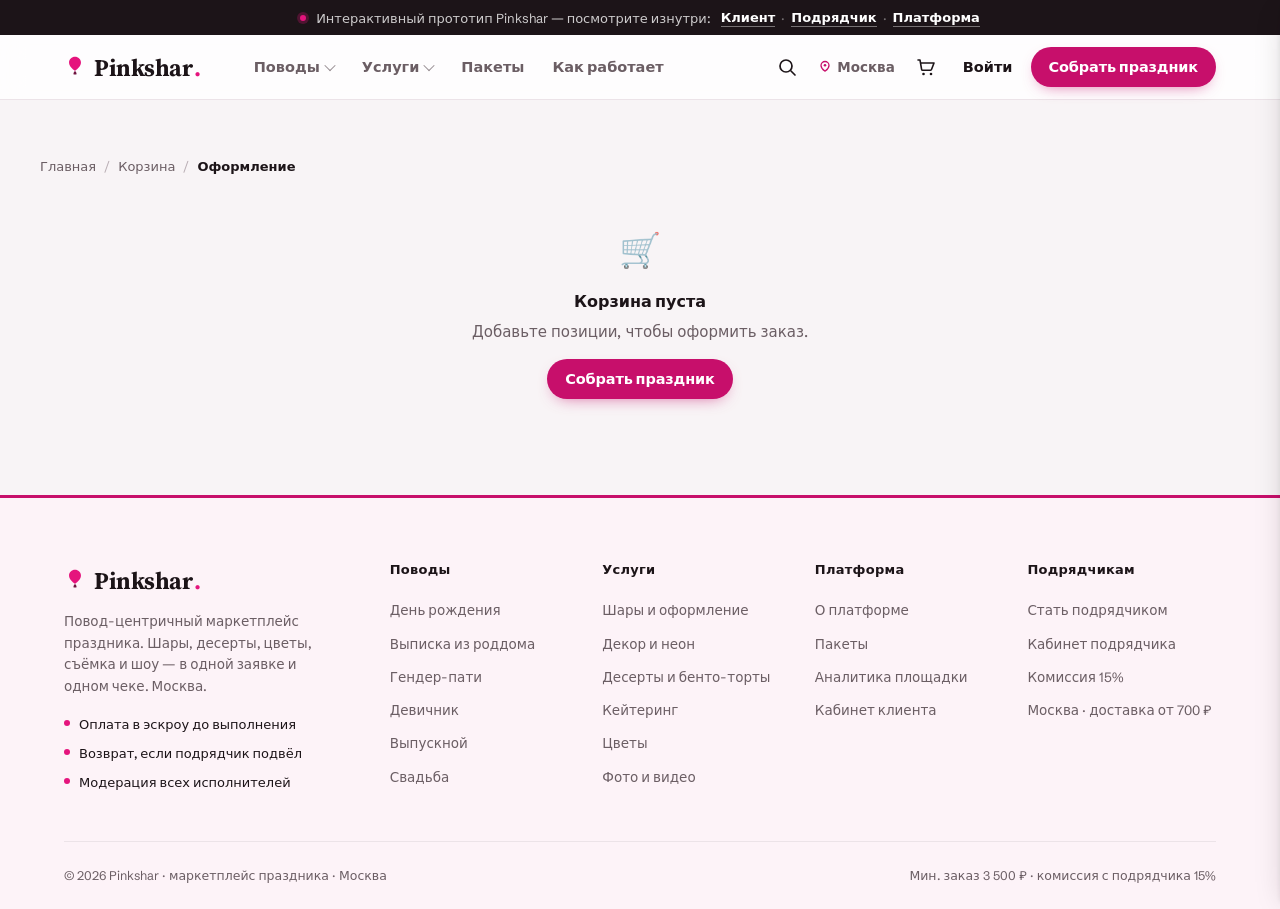
==== checkout.html @ c3ce53cf "Pinkshar — кликабельный прототип маркетплейса праздника (P0+P1: каталог, карточка товара, корзина, ч" ====
<!DOCTYPE html>
<html lang="ru">
<head>
  <meta charset="utf-8">
  <meta name="viewport" content="width=device-width, initial-scale=1">
  <title>Оформление заказа — Pinkshar</title>
  <meta name="description" content="Оформление заказа Pinkshar: контакт, адрес, дата и слот, открытка, оплата СБП или картой. Деньги замораживаются в эскроу до выполнения.">
  <link rel="preconnect" href="https://fonts.googleapis.com">
  <link rel="preconnect" href="https://fonts.gstatic.com" crossorigin>
  <link rel="stylesheet" href="assets/app.css?v=8">
</head>
<body>
  <div data-mkt-header></div>

  <main id="view">
    <!-- Чекаут: форма + сводка + экран подтверждения (.order-done). renderPage. -->
    <div class="wrap page" data-checkout-root></div>
  </main>

  <footer data-mkt-footer></footer>

  <script src="assets/data.js?v=8"></script>
  <script src="assets/shell.js?v=8"></script>
  <script>
  /* ============================================================
     ЧЕКАУТ — контакт+адрес/район+точка(плейсхолдер карты), дата+слот,
     открытка, СБП/карта → эскроу → экран .order-done с номером заказа
     и ссылкой в кабинет клиента. Без попапов; финал — inline-замена view.
     ============================================================ */
  window.renderPage = function () {
    var S = window.SHELL, P = window.PINK;
    var root = document.querySelector('[data-checkout-root]');
    if (!root || !S) return;

    var DELIVERY = 700;
    var escrowIcon = '<svg width="18" height="18" viewBox="0 0 18 18" fill="none" aria-hidden="true">' +
      '<path d="M9 1.5l6 2.2v4.1c0 3.7-2.5 6.4-6 7.7-3.5-1.3-6-4-6-7.7V3.7L9 1.5Z" stroke="currentColor" stroke-width="1.4"/>' +
      '<path d="M6.2 9l1.9 1.9L12 6.9" stroke="currentColor" stroke-width="1.4" stroke-linecap="round" stroke-linejoin="round"/></svg>';

    var items = S.cartItems().filter(function (it) { return it.product; });
    if (!items.length) {
      root.innerHTML =
        S.crumbs([{ label: 'Главная', href: 'index.html' }, { label: 'Корзина', href: 'korzina.html' }, { label: 'Оформление' }]) +
        '<div class="empty"><div class="empty__icon">🛒</div><div class="empty__title">Корзина пуста</div>' +
        '<p>Добавьте позиции, чтобы оформить заказ.</p>' +
        '<div style="margin-top:16px"><a class="btn btn--primary" href="pakety.html">Собрать праздник</a></div></div>';
      return;
    }

    var goods = S.cartTotal(), total = goods + DELIVERY;
    var SLOTS = ['09:00–11:00', '11:00–13:00', '13:00–15:00', '15:00–17:00', '17:00–19:00', '19:00–21:00'];

    // эмодзи категории товара (для фолбэка фото в сводке) — как в tovar.html
    var SVC = P.serviceCatalog || [];
    function svcEmoji(slug) {
      var s = SVC.find(function (x) { return x.slug === slug || x.id === slug; });
      return (s && s.emoji) || '🎈';
    }
    // число подрядчиков в чеке — для плашки «мультивендор»
    var vendorIds = {};
    items.forEach(function (it) { if (it.contractor) vendorIds[it.contractor.id] = 1; });
    var vendorCount = Object.keys(vendorIds).length;

    var crumbs = S.crumbs([
      { label: 'Главная', href: 'index.html' },
      { label: 'Корзина', href: 'korzina.html' },
      { label: 'Оформление' }
    ]);

    function field(label, inputHTML) {
      return '<div class="field"><label>' + S.esc(label) + '</label>' + inputHTML + '</div>';
    }

    var form =
      '<form class="checkout__form" data-checkout-form novalidate>' +
        // 1. контакт
        '<div class="checkout-block">' +
          '<div class="checkout-block__title"><span class="checkout-block__step">1</span>Контакт</div>' +
          '<div class="checkout-grid">' +
            field('Имя', '<input class="input" type="text" placeholder="Как к вам обращаться" required>') +
            field('Телефон', '<input class="input" type="tel" inputmode="tel" placeholder="+7 ___ ___-__-__" required>') +
          '</div>' +
        '</div>' +
        // 2. адрес
        '<div class="checkout-block">' +
          '<div class="checkout-block__title"><span class="checkout-block__step">2</span>Адрес и точка</div>' +
          '<div class="checkout-grid">' +
            field('Район', '<select class="select"><option>ЦАО</option><option>САО</option><option>СВАО</option><option>ВАО</option><option>ЮВАО</option><option>ЮАО</option><option>ЮЗАО</option><option>ЗАО</option><option>СЗАО</option></select>') +
            field('Адрес', '<input class="input" type="text" placeholder="Улица, дом, кв." required>') +
          '</div>' +
          '<div class="checkout-map">Поставьте точку на карте · плейсхолдер карты Москвы (демо)</div>' +
        '</div>' +
        // 3. дата + слот
        '<div class="checkout-block">' +
          '<div class="checkout-block__title"><span class="checkout-block__step">3</span>Дата и время</div>' +
          '<div class="checkout-grid">' +
            field('Дата праздника', '<input class="input" type="date" min="2026-06-23" value="2026-06-28">') +
            '<div></div>' +
          '</div>' +
          '<div class="field" style="margin-bottom:0"><label>Слот доставки</label>' +
            '<div class="slots" data-slots>' + SLOTS.map(function (s, i) {
              return '<button type="button" class="slot' + (i === 1 ? ' active' : '') + '" data-slot="' + S.esc(s) + '">' + S.esc(s) + '</button>';
            }).join('') + '</div></div>' +
        '</div>' +
        // 4. открытка
        '<div class="checkout-block">' +
          '<div class="checkout-block__title"><span class="checkout-block__step">4</span>Открытка</div>' +
          field('Текст поздравления (необязательно)', '<textarea class="textarea" rows="3" placeholder="Например: «С праздником! Пусть всё будет розово 🩷»"></textarea>') +
        '</div>' +
        // 5. оплата
        '<div class="checkout-block">' +
          '<div class="checkout-block__title"><span class="checkout-block__step">5</span>Оплата</div>' +
          '<div class="pay-methods" data-pay>' +
            '<label class="pay-method active" data-method="sbp"><span class="pay-method__radio"></span>' +
              '<span><span class="pay-method__name">СБП</span><span class="pay-method__sub" style="display:block">Оплата по QR · мгновенно</span></span></label>' +
            '<label class="pay-method" data-method="card"><span class="pay-method__radio"></span>' +
              '<span><span class="pay-method__name">Банковская карта</span><span class="pay-method__sub" style="display:block">Visa · Mastercard · МИР</span></span></label>' +
          '</div>' +
        '</div>' +
      '</form>';

    // строка-позиция в сводке: мини-карточка в стиле tovar.html —
    // фото с фолбэком + название (ссылка на tovar.html) + подрядчик + цена.
    function summaryLine(it) {
      var emoji = svcEmoji(it.product.categorySlug);
      var photo = (it.product.photos && it.product.photos[0]) || '';
      var href = S.tovarHref(it.product.id);
      var sub = (it.contractor ? S.esc(it.contractor.name) : 'Pinkshar') +
        (it.qty > 1 ? ' · ' + it.qty + ' шт' : '');
      return '<div class="cart-line" style="padding:10px 0">' +
        '<a class="cart-line__media' + (photo ? '' : ' cart-line__media--fallback') + '" ' +
          'href="' + href + '" data-emoji="' + S.esc(emoji) + '" style="width:54px;height:54px" aria-label="' + S.esc(it.product.name) + '">' +
          '<img src="' + S.esc(photo) + '" alt="' + S.esc(it.product.name) + '" loading="lazy" ' +
            "onerror=\"this.closest('.cart-line__media').classList.add('cart-line__media--fallback')\">" +
        '</a>' +
        '<div class="cart-line__body">' +
          '<div class="cart-line__name"><a href="' + href + '">' + S.esc(it.product.name) + '</a></div>' +
          '<div class="cart-line__unit">' + sub + '</div>' +
        '</div>' +
        '<div class="cart-line__price" style="align-self:center">' + S.money(it.lineTotal) + '</div>' +
      '</div>';
    }

    var vendorNote = vendorCount > 1 ?
      '<div class="checkout-summary__line" style="color:var(--muted);font-size:12.5px;border:0;padding-top:0">' +
        'Позиции от ' + vendorCount + ' подрядчиков · один чек, одна доставка</div>' : '';

    var summary =
      '<aside class="checkout-summary">' +
        '<div class="cart-summary__title">Ваш заказ</div>' +
        vendorNote +
        '<div style="margin:4px 0 10px">' + items.map(summaryLine).join('') + '</div>' +
        '<div class="checkout-summary__line" style="padding-top:10px;border-top:1px solid var(--line)"><span>Товары и услуги</span><span class="v">' + S.money(goods) + '</span></div>' +
        '<div class="checkout-summary__line"><span>Доставка и монтаж</span><span class="v">' + S.money(DELIVERY) + '</span></div>' +
        '<div class="cart-summary__total"><span class="l">К оплате</span><span class="v">' + S.money(total) + '</span></div>' +
        '<button class="btn btn--primary btn--lg btn--block" data-pay-btn style="margin-top:8px">Оплатить через эскроу · ' + S.money(total) + '</button>' +
        '<div class="cart-escrow">' + escrowIcon +
          '<span>Деньги замораживаются в эскроу и переводятся подрядчикам только после выполнения.</span></div>' +
        '<a class="btn btn--ghost btn--block" href="korzina.html" style="margin-top:8px">← Вернуться в корзину</a>' +
      '</aside>';

    root.innerHTML = crumbs +
      '<h1 class="serif" style="font-size:30px;margin:8px 0 20px">Оформление заказа</h1>' +
      '<div class="checkout">' + form + summary + '</div>';

    /* слоты */
    root.addEventListener('click', function (e) {
      var slot = e.target.closest('[data-slot]');
      if (slot) { root.querySelectorAll('[data-slot]').forEach(function (s) { s.classList.toggle('active', s === slot); }); return; }
      var pm = e.target.closest('[data-method]');
      if (pm) { root.querySelectorAll('[data-method]').forEach(function (m) { m.classList.toggle('active', m === pm); }); return; }
    });

    /* оплатить → экран подтверждения (.order-done) */
    var payBtn = root.querySelector('[data-pay-btn]');
    if (payBtn) payBtn.addEventListener('click', function () {
      var orderNum = 'PS-' + (2623 + Math.floor(Math.random() * 70));
      S.cartClear();
      root.innerHTML =
        '<div class="order-done">' +
          '<div class="order-done__icon"><svg width="34" height="34" viewBox="0 0 24 24" fill="none"><path d="M5 12.5l4.5 4.5L19 7" stroke="currentColor" stroke-width="2.2" stroke-linecap="round" stroke-linejoin="round"/></svg></div>' +
          '<div class="order-done__title">Заказ оформлен</div>' +
          '<div class="order-done__num">№ ' + orderNum + '</div>' +
          '<p class="order-done__text">Оплата ' + S.money(total) + ' заморожена в эскроу' +
            (vendorCount > 1 ? ' и распределена между ' + vendorCount + ' подрядчиками' : '') +
            '. Деньги уйдут исполнителям только после выполнения. Мы отправили детали и открытку — следите за статусом в кабинете клиента.</p>' +
          '<div class="order-done__cta">' +
            '<a class="btn btn--primary btn--lg" href="client.html">В кабинет клиента</a>' +
            '<a class="btn btn--ghost btn--lg" href="index.html">На главную</a>' +
          '</div>' +
        '</div>';
      window.scrollTo({ top: 0, behavior: 'smooth' });
    });
  };
  </script>
</body>
</html>
---- assets/app.css ----
/* ============================================================
   PINKSHAR — маркетплейс праздника
   app.css — единый источник стилей (дизайн-система + компоненты)
   Страницы добавляют только минимальный page-scoped CSS.
   ============================================================ */

@import url('https://fonts.googleapis.com/css2?family=Schibsted+Grotesk:wght@400;500;600;700;800&family=Source+Serif+4:opsz,wght@8..60,400;8..60,500;8..60,600;8..60,700&family=IBM+Plex+Mono:wght@400;500;600&display=swap');

/* ---------- TOKENS ---------- */
:root{
  /* палитра */
  --pink:#E5147D; --pink-strong:#C70F6B; --pink-soft:#FCE9F3; --pink-ghost:#FDF3F8;
  --plum:#6E1540; --gold:#C8923A;
  --ink:#1C1418; --muted:#6B5E64;
  --bg:#F8F4F6; --card:#FFFFFF; --line:#ECE3E8; --paper-edge:#EBE2E7;
  --good:#1AA06A; --good-soft:#E6F6EF;
  --bad:#E14B4B;  --bad-soft:#FBEAEA;
  --amber:#C8801E; --amber-soft:#FBF1DE;

  /* текстовые токены статусов — затемнены до WCAG AA (≥4.5:1) на своих soft-фонах.
     Заливки (--good/--amber/--gold) остаются яркими для прогресс-баров, точек, графиков. */
  --good-text:#147E52;   /* ~4.5:1 на --good-soft, ~5.1:1 на белом */
  --amber-text:#9A5E0E;  /* ~4.7:1 на --amber-soft */
  --gold-text:#8A5E1C;   /* ~5.1:1 на --amber-soft (фон gold-бейджа) */
  --bad-text:#BE2E2E;    /* ~5.0:1 на --bad-soft, ~5.8:1 на белом (заливка --bad остаётся яркой) */

  /* нетекстовый светлый декор (НЕ для текста) */
  --faint:#B9AEB4;
  /* плейсхолдеры инпутов — ≥3:1 на белом (--faint оставлен для иконок/точек таймлайна) */
  --placeholder:#8C7F85;

  /* радиусы */
  --r-sm:8px; --r-md:12px; --r-lg:18px; --r-pill:999px;

  /* тени */
  --sh-card:0 1px 2px rgba(27,19,24,.05),0 10px 26px -14px rgba(27,19,24,.14);
  --sh-pop:0 8px 30px -8px rgba(27,19,24,.22),0 2px 6px rgba(27,19,24,.08);

  /* spacing scale */
  --s-1:4px; --s-2:8px; --s-3:12px; --s-4:16px; --s-5:24px; --s-6:32px; --s-7:48px; --s-8:64px;

  /* шрифты */
  --font-ui:"Schibsted Grotesk",system-ui,sans-serif;
  --font-display:"Source Serif 4",Georgia,serif;
  --font-mono:"IBM Plex Mono",ui-monospace,monospace;

  /* layout */
  --topbar-h:60px;
  --maxw:1200px;
}

/* ---------- RESET / BASE ---------- */
*,*::before,*::after{box-sizing:border-box}
html{-webkit-text-size-adjust:100%}
body{
  margin:0;
  font-family:var(--font-ui);
  font-size:15px;
  line-height:1.55;
  color:var(--ink);
  background:var(--bg);
  -webkit-font-smoothing:antialiased;
  text-rendering:optimizeLegibility;
}
h1,h2,h3,h4,h5{margin:0;font-weight:700;line-height:1.18;letter-spacing:-.01em}
h1{font-size:30px} h2{font-size:22px} h3{font-size:17px} h4{font-size:15px}
p{margin:0 0 var(--s-3)}
a{color:inherit;text-decoration:none}
img{max-width:100%;display:block}
button{font-family:inherit;font-size:inherit;cursor:pointer;border:0;background:none;color:inherit}
input,select,textarea{font-family:inherit;font-size:inherit;color:inherit}
ul{margin:0;padding:0;list-style:none}
:focus-visible{outline:2px solid var(--pink);outline-offset:2px;border-radius:4px}
::selection{background:var(--pink-soft);color:var(--plum)}

.serif{font-family:var(--font-display)}
.mono{font-family:var(--font-mono);font-variant-numeric:tabular-nums}
.muted{color:var(--muted)}
.measure{max-width:72ch} /* длина строки <=80 символов */

/* ---------- LAYOUT HELPERS ---------- */
.wrap{max-width:var(--maxw);margin:0 auto;padding:0 var(--s-5)}
.page{padding:var(--s-6) 0 var(--s-7)}
.row{display:flex;align-items:center}
.row.gap{gap:var(--s-3)}
.between{display:flex;align-items:center;justify-content:space-between;gap:var(--s-4)}
.stack{display:flex;flex-direction:column}
.grid{display:grid;gap:var(--s-4)}
.hide{display:none!important}
.spacer{flex:1}

/* ============================================================
   TOPBAR + ROLE SWITCHER
   ============================================================ */
.topbar{
  position:sticky;top:0;z-index:40;
  height:var(--topbar-h);
  background:rgba(248,244,246,.86);
  backdrop-filter:saturate(1.4) blur(10px);
  border-bottom:1px solid var(--line);
}
.topbar__inner{max-width:var(--maxw);margin:0 auto;padding:0 var(--s-5);height:100%;
  display:flex;align-items:center;gap:var(--s-5)}
.logo{display:inline-flex;align-items:baseline;gap:2px;font-family:var(--font-display);
  font-weight:700;font-size:23px;letter-spacing:-.02em;color:var(--ink)}
.logo .dot{color:var(--pink)}
.logo__mark{width:22px;height:22px;margin-right:6px;display:inline-block;vertical-align:-3px}

.role-switcher{display:flex;gap:2px;background:var(--pink-ghost);
  border:1px solid var(--line);border-radius:var(--r-pill);padding:3px}
.role-switcher a{
  padding:6px 14px;border-radius:var(--r-pill);font-size:13.5px;font-weight:600;
  color:var(--muted);transition:color .15s ease;white-space:nowrap}
.role-switcher a:hover{color:var(--ink)}
.role-switcher a.active{background:var(--card);color:var(--plum);box-shadow:var(--sh-card)}

.topbar__end{margin-left:auto;display:flex;align-items:center;gap:var(--s-3)}

/* ============================================================
   BUTTONS
   ============================================================ */
.btn{
  display:inline-flex;align-items:center;justify-content:center;gap:8px;
  height:40px;padding:0 18px;border-radius:var(--r-pill);
  font-weight:600;font-size:14.5px;letter-spacing:-.01em;
  transition:transform .12s ease,box-shadow .15s ease,background .15s ease;
  white-space:nowrap}
.btn:active{transform:translateY(1px)}
.btn--primary{background:var(--pink-strong);color:#fff;box-shadow:0 6px 16px -8px rgba(199,15,107,.7)}
.btn--primary:hover{background:#a50b5b}
.btn--soft{background:var(--pink-soft);color:var(--plum)}
.btn--soft:hover{background:#f9dcec}
.btn--ghost{background:transparent;color:var(--ink);border:1px solid var(--line)}
.btn--ghost:hover{background:var(--card);border-color:var(--paper-edge)}
.btn--sm{height:32px;padding:0 13px;font-size:13px}
.btn--lg{height:48px;padding:0 26px;font-size:16px}
.btn--block{width:100%}
.btn--danger{background:var(--bad-soft);color:var(--bad-text)}
.btn--danger:hover{background:#f7dada}

/* ============================================================
   CARD (плоская, без карточки-в-карточке)
   ============================================================ */
.card{
  background:var(--card);
  border:1px solid var(--line);
  border-radius:var(--r-lg);
  box-shadow:var(--sh-card);
  padding:var(--s-5)}
.card--flush{padding:0;overflow:hidden}
.card--tight{padding:var(--s-4)}
.card__head{display:flex;align-items:center;justify-content:space-between;gap:var(--s-3);
  margin-bottom:var(--s-4)}
.card__title{font-size:15px;font-weight:700}
/* секции внутри карточки — разделяем линиями, НЕ вложенными карточками */
.divide > * + *{border-top:1px solid var(--line);padding-top:var(--s-4);margin-top:var(--s-4)}

/* ============================================================
   STAT / KPI
   ============================================================ */
.stat{display:flex;flex-direction:column;gap:6px}
.stat__label{font-size:12.5px;color:var(--muted);font-weight:600;letter-spacing:.01em}
.stat__value{font-family:var(--font-mono);font-weight:600;font-size:27px;
  line-height:1;letter-spacing:-.02em;color:var(--ink);font-variant-numeric:tabular-nums}
.stat__delta{display:inline-flex;align-items:center;gap:4px;font-size:12.5px;font-weight:600}
.stat__delta.up{color:var(--good-text)} .stat__delta.down{color:var(--bad-text)}
.stat__sub{font-size:12.5px;color:var(--muted)}
.stat-grid{display:grid;grid-template-columns:repeat(auto-fit,minmax(180px,1fr));gap:var(--s-4)}

/* ============================================================
   TABS / SEGMENTED
   ============================================================ */
.tabs{display:flex;gap:var(--s-1);border-bottom:1px solid var(--line)}
.tabs button{padding:10px 4px;margin-right:18px;font-weight:600;font-size:14px;
  color:var(--muted);border-bottom:2px solid transparent;margin-bottom:-1px;
  transition:color .15s ease}
.tabs button:hover{color:var(--ink)}
.tabs button.active{color:var(--plum);border-bottom-color:var(--pink)}

.segmented{display:inline-flex;background:var(--pink-ghost);border:1px solid var(--line);
  border-radius:var(--r-pill);padding:3px;gap:2px}
.segmented button{padding:6px 14px;border-radius:var(--r-pill);font-size:13px;font-weight:600;
  color:var(--muted)}
.segmented button.active{background:var(--card);color:var(--plum);box-shadow:var(--sh-card)}

/* ============================================================
   BADGES (статусы заказа через semantic-цвета)
   ============================================================ */
.badge{display:inline-flex;align-items:center;gap:6px;height:24px;padding:0 10px;
  border-radius:var(--r-pill);font-size:12px;font-weight:600;line-height:1;white-space:nowrap}
.badge::before{content:"";width:6px;height:6px;border-radius:50%;background:currentColor;opacity:.9}
.badge--new{background:var(--pink-soft);color:var(--pink-strong)}
.badge--confirmed{background:var(--amber-soft);color:var(--amber-text)}
.badge--paid{background:var(--good-soft);color:var(--good-text)}
.badge--inwork{background:#EAEFFB;color:#3B62C4}
.badge--done{background:var(--good-soft);color:var(--good-text)}
.badge--rejected{background:var(--bad-soft);color:var(--bad-text)}
.badge--neutral{background:var(--bg);color:var(--muted)}
.badge--gold{background:var(--amber-soft);color:var(--gold-text)}
.badge--ghost{background:transparent;color:var(--muted);border:1px solid var(--line)}
.badge--ghost::before{display:none}

/* «ядро / агрегат» метка для услуги */
.tag-core{background:var(--plum);color:#fff;padding:2px 8px;border-radius:var(--r-pill);
  font-size:11px;font-weight:700;letter-spacing:.02em}
.tag-agg{background:var(--bg);color:var(--muted);padding:2px 8px;border-radius:var(--r-pill);
  font-size:11px;font-weight:600;border:1px solid var(--line)}

/* ============================================================
   TABLE (данные)
   ============================================================ */
.table{width:100%;border-collapse:collapse;font-size:14px}
.table th{text-align:left;font-size:12px;font-weight:600;color:var(--muted);
  text-transform:none;padding:10px 14px;border-bottom:1px solid var(--line);white-space:nowrap}
.table td{padding:13px 14px;border-bottom:1px solid var(--line);vertical-align:middle}
.table tbody tr{transition:background .12s ease}
.table tbody tr:hover{background:var(--pink-ghost)}
.table tbody tr:last-child td{border-bottom:0}
.table .num{font-family:var(--font-mono);text-align:right;font-variant-numeric:tabular-nums;
  white-space:nowrap}
.table th.num{text-align:right}
.table .clickable{cursor:pointer}
.table-wrap{overflow-x:auto;border-radius:var(--r-lg)}

/* ============================================================
   FORMS / INPUTS
   ============================================================ */
.field{display:flex;flex-direction:column;gap:6px;margin-bottom:var(--s-4)}
.field label{font-size:13px;font-weight:600;color:var(--ink)}
.field .hint{font-size:12px;color:var(--muted)}
.input,.select,.textarea{
  width:100%;height:42px;padding:0 13px;background:var(--card);
  border:1px solid var(--line);border-radius:var(--r-md);
  transition:border-color .15s ease,box-shadow .15s ease}
.textarea{height:auto;padding:11px 13px;min-height:90px;resize:vertical;line-height:1.5}
.input::placeholder,.textarea::placeholder{color:var(--placeholder)}
.input:focus,.select:focus,.textarea:focus{
  outline:none;border-color:var(--pink);box-shadow:0 0 0 3px var(--pink-soft)}
.select{appearance:none;
  background-image:url("data:image/svg+xml,%3Csvg xmlns='http://www.w3.org/2000/svg' width='12' height='8' viewBox='0 0 12 8'%3E%3Cpath d='M1 1l5 5 5-5' stroke='%236B5E64' stroke-width='1.6' fill='none' stroke-linecap='round'/%3E%3C/svg%3E");
  background-repeat:no-repeat;background-position:right 13px center;padding-right:34px}

.search{position:relative}
.search .input{padding-left:38px}
.search svg{position:absolute;left:12px;top:50%;transform:translateY(-50%);color:var(--faint)}

/* ============================================================
   PILL FILTERS
   ============================================================ */
.pills{display:flex;flex-wrap:wrap;gap:var(--s-2)}
.pill{height:34px;padding:0 15px;border-radius:var(--r-pill);background:var(--card);
  border:1px solid var(--line);font-size:13.5px;font-weight:600;color:var(--muted);
  display:inline-flex;align-items:center;gap:7px;transition:all .15s ease}
.pill:hover{border-color:var(--paper-edge);color:var(--ink)}
.pill.active{background:var(--pink-strong);border-color:var(--pink-strong);color:#fff}
.pill .emoji{font-size:15px;line-height:1}

/* ============================================================
   AVATAR
   ============================================================ */
.avatar{display:inline-flex;align-items:center;justify-content:center;
  width:38px;height:38px;border-radius:50%;background:var(--pink-soft);
  color:var(--pink-strong);font-weight:700;font-size:15px;flex:none}
.avatar--sm{width:30px;height:30px;font-size:12.5px}
.avatar--lg{width:52px;height:52px;font-size:19px}
.avatar--plum{background:var(--plum);color:#fff}
.avatar--platform{background:var(--ink);color:#fff}

/* ============================================================
   MODAL + DRAWER (анимируем только transform/opacity)
   ============================================================ */
.scrim{position:fixed;inset:0;background:rgba(27,19,24,.42);opacity:0;visibility:hidden;
  transition:opacity .2s ease,visibility .2s ease;z-index:60}
.scrim.open{opacity:1;visibility:visible}

.modal{position:fixed;left:50%;top:50%;z-index:61;width:min(560px,calc(100vw - 32px));
  max-height:calc(100vh - 64px);overflow:auto;background:var(--card);
  border:1px solid var(--line);border-radius:var(--r-lg);box-shadow:var(--sh-pop);
  transform:translate(-50%,-46%);opacity:0;visibility:hidden;
  transition:opacity .2s ease,transform .2s ease,visibility .2s ease}
.modal.open{opacity:1;visibility:visible;transform:translate(-50%,-50%)}

.drawer{position:fixed;top:0;right:0;bottom:0;z-index:61;
  width:min(480px,100vw);background:var(--card);border-left:1px solid var(--line);
  box-shadow:var(--sh-pop);overflow:auto;
  transform:translateX(100%);transition:transform .25s cubic-bezier(.32,.72,0,1)}
.drawer.open{transform:translateX(0)}
.drawer__head,.modal__head{position:sticky;top:0;background:var(--card);z-index:1;
  display:flex;align-items:center;justify-content:space-between;gap:var(--s-3);
  padding:var(--s-5);border-bottom:1px solid var(--line)}
.drawer__body,.modal__body{padding:var(--s-5)}
.icon-btn{width:34px;height:34px;border-radius:var(--r-pill);display:inline-flex;
  align-items:center;justify-content:center;color:var(--muted);transition:background .15s ease}
.icon-btn:hover{background:var(--bg);color:var(--ink)}

/* ============================================================
   TIMELINE (статус заказа)
   ============================================================ */
.timeline{position:relative;padding-left:26px}
.timeline__item{position:relative;padding-bottom:var(--s-4)}
.timeline__item:last-child{padding-bottom:0}
.timeline__item::before{content:"";position:absolute;left:-19px;top:3px;
  width:11px;height:11px;border-radius:50%;background:var(--card);
  border:2px solid var(--faint);z-index:1}
.timeline__item::after{content:"";position:absolute;left:-14px;top:14px;bottom:-3px;
  width:2px;background:var(--line)}
.timeline__item:last-child::after{display:none}
.timeline__item.done::before{background:var(--good);border-color:var(--good)}
.timeline__item.current::before{background:var(--pink);border-color:var(--pink);
  box-shadow:0 0 0 4px var(--pink-soft)}
.timeline__t{font-weight:600;font-size:14px}
.timeline__time{font-family:var(--font-mono);font-size:12px;color:var(--muted)}

/* ============================================================
   CHAT BUBBLES
   ============================================================ */
.chat{display:flex;flex-direction:column;gap:var(--s-3)}
.bubble{max-width:78%;padding:10px 14px;border-radius:16px;font-size:14px;line-height:1.45;
  box-shadow:var(--sh-card)}
.bubble__meta{font-size:11px;color:var(--muted);margin-top:5px;font-family:var(--font-mono)}
.bubble--in{align-self:flex-start;background:var(--card);border:1px solid var(--line);
  border-bottom-left-radius:5px}
.bubble--out{align-self:flex-end;background:var(--pink-strong);color:#fff;border-bottom-right-radius:5px}
.bubble--out .bubble__meta{color:rgba(255,255,255,.8)}
.bubble--platform{align-self:center;max-width:90%;background:var(--pink-ghost);
  border:1px dashed var(--paper-edge);color:var(--plum);font-size:13px;text-align:center;
  box-shadow:none;border-radius:var(--r-md)}
.bubble__attach{display:flex;align-items:center;gap:8px;margin-top:7px;padding:8px 10px;
  border-radius:var(--r-sm);background:rgba(27,19,24,.05);font-size:12.5px;font-weight:600}
.bubble--out .bubble__attach{background:rgba(255,255,255,.18)}
.chat-input{display:flex;gap:var(--s-2);padding:var(--s-4);border-top:1px solid var(--line)}

/* ============================================================
   EMPTY STATE
   ============================================================ */
.empty{text-align:center;padding:var(--s-7) var(--s-5);color:var(--muted)}
.empty__icon{font-size:34px;margin-bottom:var(--s-3);opacity:.75}
.empty__title{font-weight:700;color:var(--ink);font-size:16px;margin-bottom:6px}
.empty p{max-width:42ch;margin:0 auto}

/* ============================================================
   MISC PRIMITIVES
   ============================================================ */
.rating{display:inline-flex;align-items:center;gap:5px;font-weight:700}
.rating .star{color:var(--gold)}
.rating .count{color:var(--muted);font-weight:500;font-size:13px}
.divider{height:1px;background:var(--line);border:0;margin:var(--s-5) 0}
.kicker{font-family:var(--font-mono);font-size:12px;color:var(--pink-strong);
  font-weight:500;letter-spacing:.02em}
.price{font-family:var(--font-mono);font-weight:600;font-variant-numeric:tabular-nums}
.price--big{font-size:20px}
.trust{display:inline-flex;align-items:center;gap:8px;font-size:13px;color:var(--muted)}

/* media tile (фото-плейсхолдер услуги/повода — нетекстовый декор) */
.media{position:relative;border-radius:var(--r-md);overflow:hidden;
  background:linear-gradient(135deg,var(--pink-soft),var(--pink-ghost));aspect-ratio:4/3}
.media__emoji{position:absolute;inset:0;display:flex;align-items:center;justify-content:center;
  font-size:46px}
.media__price{position:absolute;left:10px;bottom:10px;background:rgba(255,255,255,.94);
  padding:4px 10px;border-radius:var(--r-pill);font-family:var(--font-mono);font-weight:600;
  font-size:13px;box-shadow:var(--sh-card)}

/* progress bar (нетекстовый) */
.bar{height:8px;border-radius:var(--r-pill);background:var(--line);overflow:hidden}
.bar__fill{height:100%;border-radius:var(--r-pill);background:var(--pink)}
.bar__fill--good{background:var(--good)} .bar__fill--gold{background:var(--gold)}

/* responsive */
@media (max-width:860px){
  h1{font-size:25px}
  .wrap{padding:0 var(--s-4)}
  .role-switcher a{padding:6px 10px;font-size:12.5px}
  .drawer{width:100vw}
}

/* ============================================================
   ████ MARKETING LAYER — .mkt-* ████
   Аддитивные компоненты публичной (маркетинговой) части.
   НЕ переопределяют ничего из кабинетов. Только новые классы.
   Анимируем ТОЛЬКО transform/opacity. Контраст ≥4.5:1.
   ============================================================ */

/* ---------- SCROLL REVEAL (transform/opacity) ---------- */
.mkt-reveal{opacity:0;transform:translateY(18px);
  transition:opacity .6s cubic-bezier(.22,.61,.36,1),transform .6s cubic-bezier(.22,.61,.36,1)}
.mkt-reveal.is-in{opacity:1;transform:none}
.mkt-reveal[data-d="1"]{transition-delay:.07s}
.mkt-reveal[data-d="2"]{transition-delay:.14s}
.mkt-reveal[data-d="3"]{transition-delay:.21s}
.mkt-reveal[data-d="4"]{transition-delay:.28s}
@media (prefers-reduced-motion:reduce){
  .mkt-reveal{opacity:1;transform:none;transition:none}
}

/* ---------- DEMO BAR ---------- */
.mkt-demobar{background:var(--ink);color:#fff;font-size:13px;line-height:1.4}
.mkt-demobar__inner{max-width:var(--maxw);margin:0 auto;padding:8px var(--s-5);
  display:flex;align-items:center;justify-content:center;gap:10px;flex-wrap:wrap;text-align:center}
.mkt-demobar__dot{width:6px;height:6px;border-radius:50%;background:var(--pink);flex:none;
  box-shadow:0 0 0 3px rgba(229,20,125,.25)}
.mkt-demobar__label{color:rgba(255,255,255,.78)}
.mkt-demobar__links{display:inline-flex;gap:6px;align-items:center;flex-wrap:wrap}
.mkt-demobar__links a{color:#fff;font-weight:600;border-bottom:1px solid rgba(255,255,255,.4)}
.mkt-demobar__links a:hover{border-bottom-color:#fff}
.mkt-demobar__sep{color:rgba(255,255,255,.4)}

/* ---------- HEADER + NAV ---------- */
/* обёртка не должна ограничивать sticky шапки своей высотой → display:contents,
   чтобы .mkt-header липла относительно body на всю страницу (а не отлипала сразу) */
[data-mkt-header]{display:contents}
.mkt-header{position:sticky;top:0;z-index:50;
  background:rgba(255,255,255,.82);backdrop-filter:saturate(1.4) blur(12px);
  border-bottom:1px solid var(--line)}
.mkt-header__inner{max-width:var(--maxw);margin:0 auto;padding:0 var(--s-5);height:64px;
  display:flex;align-items:center;gap:var(--s-5)}
.mkt-logo{display:inline-flex;align-items:baseline;gap:2px;font-family:var(--font-display);
  font-weight:700;font-size:24px;letter-spacing:-.02em;color:var(--ink);flex:none}
.mkt-logo .mkt-logo__mark{width:22px;height:22px;margin-right:6px;display:inline-block;vertical-align:-3px}
.mkt-logo .dot{color:var(--pink)}
.mkt-nav{display:flex;align-items:center;gap:2px;margin-left:var(--s-4)}
.mkt-nav a{padding:8px 13px;border-radius:var(--r-pill);font-size:14.5px;font-weight:600;
  color:var(--muted);transition:color .15s ease,background .15s ease;white-space:nowrap}
.mkt-nav a:hover{color:var(--ink);background:var(--pink-ghost)}
.mkt-nav a.is-active{color:var(--plum)}
.mkt-header__end{margin-left:auto;display:flex;align-items:center;gap:var(--s-3)}
.mkt-header__login{font-weight:600;font-size:14.5px;color:var(--ink);padding:8px 6px}
.mkt-header__login:hover{color:var(--pink-strong)}
.mkt-burger{display:none;width:42px;height:42px;border-radius:var(--r-md);
  align-items:center;justify-content:center;color:var(--ink)}
.mkt-burger:hover{background:var(--pink-ghost)}
.mkt-burger svg{display:block}
/* мобильная выезжающая панель меню */
.mkt-mobnav{position:fixed;inset:0 0 0 auto;width:min(340px,86vw);z-index:62;
  background:var(--card);box-shadow:var(--sh-pop);padding:var(--s-5);
  transform:translateX(100%);transition:transform .25s cubic-bezier(.32,.72,0,1);
  display:flex;flex-direction:column;gap:var(--s-2);overflow:auto}
.mkt-mobnav.open{transform:translateX(0)}
.mkt-mobnav__head{display:flex;align-items:center;justify-content:space-between;
  margin-bottom:var(--s-4)}
.mkt-mobnav a{padding:13px 14px;border-radius:var(--r-md);font-weight:600;font-size:16px;
  color:var(--ink)}
.mkt-mobnav a:hover{background:var(--pink-ghost)}
.mkt-mobnav__cta{margin-top:var(--s-4);display:flex;flex-direction:column;gap:var(--s-3)}

/* ---------- HERO (editorial) ---------- */
.mkt-hero{position:relative;overflow:hidden;
  background:
    radial-gradient(120% 130% at 90% -20%, var(--pink-soft) 0%, transparent 50%),
    linear-gradient(180deg, var(--pink-ghost) 0%, var(--bg) 100%);
  border-bottom:1px solid var(--line)}
.mkt-hero__inner{max-width:var(--maxw);margin:0 auto;padding:var(--s-7) var(--s-5);
  display:grid;grid-template-columns:1.12fr .88fr;gap:var(--s-7);align-items:center}
.mkt-hero__kicker{font-family:var(--font-mono);font-size:13px;color:var(--pink-strong);
  font-weight:500;letter-spacing:.02em;margin-bottom:var(--s-4)}
.mkt-hero__title{font-family:var(--font-display);font-weight:700;
  font-size:clamp(40px,6vw,68px);line-height:1.02;letter-spacing:-.025em;
  margin:0 0 var(--s-5)}
.mkt-hero__title em{font-style:italic;color:var(--pink-strong)}
.mkt-hero__lead{font-size:18px;line-height:1.55;color:var(--muted);max-width:54ch;
  margin:0 0 var(--s-6)}
.mkt-hero__cta{display:flex;gap:var(--s-3);flex-wrap:wrap;margin-bottom:var(--s-6)}
.mkt-hero__trust{display:flex;align-items:center;gap:var(--s-5);flex-wrap:wrap;
  font-size:14px;color:var(--muted)}
.mkt-hero__trust strong{font-family:var(--font-mono);font-size:19px;color:var(--plum);
  font-weight:600;margin-right:5px}
.mkt-hero__sep{width:1px;height:30px;background:var(--line)}
/* hero-коллаж из реальных фото */
.mkt-hero__collage{display:grid;grid-template-columns:1fr 1fr;grid-template-rows:auto auto;
  gap:var(--s-3)}
.mkt-hero__collage .mkt-photo{border-radius:var(--r-lg);box-shadow:var(--sh-card)}
.mkt-hero__collage .mkt-photo:nth-child(1){grid-row:span 2}
.mkt-hero__collage .mkt-photo:nth-child(1){aspect-ratio:3/4.2}
.mkt-hero__collage .mkt-photo:nth-child(2),
.mkt-hero__collage .mkt-photo:nth-child(3){aspect-ratio:1/1}

/* ---------- PHOTO + ONERROR FALLBACK ---------- */
.mkt-photo{position:relative;overflow:hidden;border-radius:var(--r-md);
  background:linear-gradient(135deg,var(--pink-soft),var(--pink-ghost));aspect-ratio:1/1}
.mkt-photo img{position:absolute;inset:0;width:100%;height:100%;object-fit:cover;
  transition:transform .5s cubic-bezier(.22,.61,.36,1)}
.mkt-photo--zoom:hover img{transform:scale(1.05)}
.mkt-photo__cap{position:absolute;left:0;right:0;bottom:0;z-index:2;
  padding:18px 14px 12px;font-size:13px;font-weight:600;color:#fff;
  background:linear-gradient(180deg,transparent,rgba(27,19,24,.62))}
/* фолбэк-плитка: показываем подпись повода на брендовом градиенте */
.mkt-photo--fallback{display:flex;align-items:flex-end;justify-content:flex-start;
  background:linear-gradient(135deg,var(--pink-soft) 0%,var(--pink-ghost) 100%)}
.mkt-photo--fallback::before{content:attr(data-emoji);position:absolute;top:50%;left:50%;
  transform:translate(-50%,-58%);font-size:44px;opacity:.7}
.mkt-photo--fallback img{display:none}
.mkt-photo--fallback .mkt-photo__cap{color:var(--plum);
  background:linear-gradient(180deg,transparent,rgba(252,233,243,.85))}

/* ---------- BAND (контентная полоса) ---------- */
.mkt-band{padding:40px 0}
.mkt-band--ghost{background:var(--pink-ghost);border-block:1px solid var(--line)}
.mkt-band--soft{background:var(--pink-soft)}
.mkt-band__inner{max-width:var(--maxw);margin:0 auto;padding:0 var(--s-5)}
.mkt-band__head{max-width:60ch;margin-bottom:var(--s-5)}
.mkt-band__head--center{margin-left:auto;margin-right:auto;text-align:center}
.mkt-eyebrow{font-family:var(--font-mono);font-size:12.5px;color:var(--pink-strong);
  font-weight:500;letter-spacing:.04em;text-transform:uppercase;margin-bottom:var(--s-3)}
.mkt-h2{font-family:var(--font-display);font-weight:700;font-size:clamp(28px,3.6vw,42px);
  line-height:1.1;letter-spacing:-.02em;margin:0 0 var(--s-3)}
.mkt-lead{font-size:17px;line-height:1.6;color:var(--muted);max-width:62ch;margin:0}

/* ---------- ECOSYSTEM MAP (ядро-шары + сателлиты) ---------- */
.mkt-eco{position:relative;display:grid;grid-template-columns:repeat(4,1fr);
  gap:var(--s-4);align-items:stretch}
.mkt-eco__core{grid-column:span 2;grid-row:span 2;
  display:flex;flex-direction:column;justify-content:center;gap:var(--s-3);
  background:linear-gradient(150deg,var(--pink-strong),var(--plum));color:#fff;
  border-radius:var(--r-lg);padding:var(--s-6);box-shadow:var(--sh-pop)}
.mkt-eco__core .mkt-eco__emoji{font-size:42px}
.mkt-eco__core h3{font-family:var(--font-display);font-size:26px;font-weight:700;color:#fff}
.mkt-eco__core p{color:rgba(255,255,255,.85);font-size:14.5px;margin:0;line-height:1.5}
.mkt-eco__core .mkt-eco__pill{align-self:flex-start;background:rgba(255,255,255,.16);
  color:#fff;padding:4px 12px;border-radius:var(--r-pill);font-size:12px;font-weight:700;
  letter-spacing:.02em}
.mkt-eco__sat{display:flex;flex-direction:column;gap:7px;background:var(--card);
  border:1px solid var(--line);border-radius:var(--r-md);padding:var(--s-4);
  box-shadow:var(--sh-card);transition:transform .14s ease,box-shadow .14s ease}
.mkt-eco__sat:hover{transform:translateY(-3px);box-shadow:var(--sh-pop)}
.mkt-eco__sat .se{font-size:24px;line-height:1}
.mkt-eco__sat .sn{font-weight:600;font-size:14px;line-height:1.25}
.mkt-eco__sat .st{font-family:var(--font-mono);font-size:11.5px;color:var(--muted)}

/* ---------- OCCASION TILES (крупные плитки поводов) ---------- */
.mkt-occasions{display:grid;grid-template-columns:repeat(4,1fr);gap:var(--s-4)}
.mkt-occasion{position:relative;overflow:hidden;display:flex;flex-direction:column;
  justify-content:flex-end;min-height:230px;border-radius:var(--r-lg);
  box-shadow:var(--sh-card);color:#fff;
  transition:transform .16s ease,box-shadow .16s ease}
.mkt-occasion:hover{transform:translateY(-4px);box-shadow:var(--sh-pop)}
.mkt-occasion__img{position:absolute;inset:0;z-index:0}
.mkt-occasion__img img{width:100%;height:100%;object-fit:cover;
  transition:transform .5s cubic-bezier(.22,.61,.36,1)}
.mkt-occasion:hover .mkt-occasion__img img{transform:scale(1.05)}
.mkt-occasion__veil{position:absolute;inset:0;z-index:1;
  background:linear-gradient(180deg,rgba(27,19,24,.06) 30%,rgba(27,19,24,.72) 100%)}
.mkt-occasion--fallback .mkt-occasion__img{
  background:linear-gradient(150deg,var(--pink-strong),var(--plum))}
.mkt-occasion--fallback .mkt-occasion__img img{display:none}
.mkt-occasion__body{position:relative;z-index:2;padding:var(--s-5)}
.mkt-occasion__emoji{font-size:26px;line-height:1;display:block;margin-bottom:8px}
.mkt-occasion__name{font-family:var(--font-display);font-size:22px;font-weight:700;
  line-height:1.1;letter-spacing:-.01em}
.mkt-occasion__count{font-family:var(--font-mono);font-size:12.5px;
  color:rgba(255,255,255,.82);margin-top:4px}

/* ---------- LOOKBOOK (ровная сетка, фото выровнены) ---------- */
.mkt-lookbook{display:grid;grid-template-columns:repeat(4,1fr);gap:var(--s-4)}
.mkt-lookbook .mkt-photo{margin:0;width:100%;aspect-ratio:4/5;
  position:relative;overflow:hidden;border-radius:var(--r-md)}
.mkt-lookbook .mkt-photo img{position:absolute;inset:0;width:100%;height:100%;object-fit:cover}
.mkt-lookbook .mkt-photo--fallback{aspect-ratio:4/5}
.mkt-lookbook .mkt-photo--fallback img{display:none}
@media (max-width:980px){.mkt-lookbook{grid-template-columns:repeat(3,1fr)}}
@media (max-width:640px){.mkt-lookbook{grid-template-columns:repeat(2,1fr)}}

/* ---------- PACKAGE CARD ---------- */
.mkt-pkgs{display:grid;grid-template-columns:repeat(3,1fr);gap:var(--s-4)}
.mkt-pkg{display:flex;flex-direction:column;background:var(--card);
  border:1px solid var(--line);border-radius:var(--r-lg);box-shadow:var(--sh-card);
  overflow:hidden;transition:transform .14s ease,box-shadow .14s ease}
.mkt-pkg:hover{transform:translateY(-4px);box-shadow:var(--sh-pop)}
.mkt-pkg__media{position:relative;aspect-ratio:16/10;overflow:hidden;
  background:linear-gradient(135deg,var(--pink-soft),var(--pink-ghost))}
.mkt-pkg__media img{position:absolute;inset:0;width:100%;height:100%;object-fit:cover}
.mkt-pkg__media--fallback::before{content:attr(data-emoji);position:absolute;
  inset:0;display:flex;align-items:center;justify-content:center;font-size:46px;opacity:.7}
.mkt-pkg__tag{position:absolute;left:12px;top:12px;z-index:2}
.mkt-pkg__body{display:flex;flex-direction:column;flex:1;padding:var(--s-5)}
.mkt-pkg__occ{font-size:12px;color:var(--muted);font-weight:600;margin-bottom:4px}
.mkt-pkg__name{font-family:var(--font-display);font-size:22px;font-weight:700;
  line-height:1.12;margin-bottom:8px}
.mkt-pkg__desc{font-size:13.5px;color:var(--muted);line-height:1.5;margin-bottom:var(--s-4)}
.mkt-pkg__inc{display:flex;flex-direction:column;gap:8px;margin-bottom:var(--s-5)}
.mkt-pkg__inc li{display:flex;gap:9px;font-size:13.5px;line-height:1.4;align-items:flex-start}
.mkt-pkg__inc .ie{flex:none;width:20px;text-align:center}
.mkt-pkg__foot{margin-top:auto}
.mkt-pkg__price{display:flex;align-items:baseline;gap:10px;margin-bottom:var(--s-4)}
.mkt-pkg__from{font-size:12.5px;color:var(--muted)}
.mkt-pkg__old{font-family:var(--font-mono);font-size:13px;color:var(--muted);
  text-decoration:line-through}

/* ---------- STEPS ---------- */
.mkt-steps{display:grid;grid-template-columns:repeat(4,1fr);gap:var(--s-5)}
.mkt-step{padding-top:var(--s-4)}
.mkt-step + .mkt-step{border-left:1px solid var(--line);padding-left:var(--s-5)}
.mkt-step__n{font-family:var(--font-display);font-size:48px;line-height:.9;font-weight:700;
  color:var(--pink-strong);display:block;margin-bottom:var(--s-4);letter-spacing:-.02em}
.mkt-step__t{font-weight:700;font-size:17px;margin-bottom:var(--s-2)}
.mkt-step__d{font-size:14px;color:var(--muted);line-height:1.55;margin:0}

/* ---------- VISION / MANIFESTO ---------- */
.mkt-manifesto{max-width:30ch}
.mkt-manifesto__text{font-family:var(--font-display);font-weight:600;
  font-size:clamp(24px,3.2vw,38px);line-height:1.22;letter-spacing:-.015em;margin:0}
.mkt-manifesto__text b{color:var(--pink-strong);font-weight:700}
.mkt-vision{display:grid;grid-template-columns:.9fr 1.1fr;gap:var(--s-7);align-items:center}
.mkt-vision__why{display:grid;gap:var(--s-4)}
.mkt-why{display:flex;gap:var(--s-4);align-items:flex-start}
.mkt-why__num{font-family:var(--font-mono);font-size:13px;font-weight:600;color:var(--pink-strong);
  flex:none;padding-top:3px;min-width:28px}
.mkt-why__t{font-weight:700;font-size:16px;margin-bottom:4px}
.mkt-why__d{font-size:14px;color:var(--muted);line-height:1.5;margin:0}

/* ---------- STATS (крупные цифры) ---------- */
.mkt-stats{display:grid;grid-template-columns:repeat(4,1fr);gap:var(--s-5)}
.mkt-stat{display:flex;flex-direction:column;gap:6px}
.mkt-stat__v{font-family:var(--font-mono);font-weight:600;
  font-size:clamp(34px,4.4vw,52px);line-height:1;letter-spacing:-.03em;color:var(--ink);
  font-variant-numeric:tabular-nums}
.mkt-stat__l{font-size:14px;color:var(--muted);font-weight:500;line-height:1.4}
.mkt-stats--onpink .mkt-stat__v{color:#fff}
.mkt-stats--onpink .mkt-stat__l{color:rgba(255,255,255,.82)}

/* ---------- ROADMAP ---------- */
.mkt-roadmap{display:grid;grid-template-columns:repeat(4,1fr);gap:var(--s-4)}
.mkt-phase{background:var(--card);border:1px solid var(--line);border-radius:var(--r-lg);
  padding:var(--s-5);box-shadow:var(--sh-card)}
.mkt-phase__tag{font-family:var(--font-mono);font-size:12px;font-weight:600;
  color:var(--pink-strong);margin-bottom:var(--s-3)}
.mkt-phase__t{font-weight:700;font-size:16px;margin-bottom:var(--s-3)}
.mkt-phase__items{display:flex;flex-direction:column;gap:8px}
.mkt-phase__items li{display:flex;gap:8px;font-size:13.5px;line-height:1.4;color:var(--muted)}
.mkt-phase__items li::before{content:"";flex:none;width:6px;height:6px;border-radius:50%;
  background:var(--pink);margin-top:7px}
.mkt-phase--now{border-color:var(--pink-soft);background:var(--pink-ghost)}

/* ---------- TWO-SIDE / CTA подрядчику ---------- */
.mkt-twoside{display:grid;grid-template-columns:1fr 1fr;gap:var(--s-5);align-items:stretch}
.mkt-side{display:flex;flex-direction:column;gap:var(--s-4);padding:var(--s-6);
  border-radius:var(--r-lg);border:1px solid var(--line);background:var(--card);
  box-shadow:var(--sh-card)}
.mkt-side--accent{background:linear-gradient(150deg,var(--pink-strong),var(--plum));
  color:#fff;border-color:transparent}
.mkt-side--accent .mkt-side__lead{color:rgba(255,255,255,.86)}
.mkt-side__t{font-family:var(--font-display);font-size:24px;font-weight:700;line-height:1.12}
.mkt-side__lead{font-size:14.5px;color:var(--muted);line-height:1.55;margin:0}
.mkt-side__list{display:flex;flex-direction:column;gap:10px;margin:0}
.mkt-side__list li{display:flex;gap:10px;font-size:14px;line-height:1.45;align-items:flex-start}
.mkt-side__list li::before{content:"✓";font-weight:700;flex:none}
.mkt-side--accent .mkt-side__list li::before{color:#fff}
.mkt-side:not(.mkt-side--accent) .mkt-side__list li::before{color:var(--pink-strong)}
.mkt-side__foot{margin-top:auto}

/* ---------- FAQ (accordion) ---------- */
.mkt-faq{max-width:80ch;margin:0 auto}
.mkt-faq__item{border-bottom:1px solid var(--line)}
.mkt-faq__q{width:100%;display:flex;align-items:center;justify-content:space-between;gap:var(--s-4);
  padding:var(--s-5) 0;text-align:left;font-weight:700;font-size:16.5px;color:var(--ink)}
.mkt-faq__q:hover{color:var(--pink-strong)}
.mkt-faq__icon{flex:none;width:22px;height:22px;position:relative;transition:transform .2s ease}
.mkt-faq__icon::before,.mkt-faq__icon::after{content:"";position:absolute;left:50%;top:50%;
  background:currentColor;border-radius:2px}
.mkt-faq__icon::before{width:13px;height:2px;transform:translate(-50%,-50%)}
.mkt-faq__icon::after{width:2px;height:13px;transform:translate(-50%,-50%);
  transition:transform .2s ease}
.mkt-faq__item.open .mkt-faq__icon::after{transform:translate(-50%,-50%) scaleY(0)}
.mkt-faq__a{overflow:hidden;max-height:0;transition:max-height .25s ease}
.mkt-faq__a-inner{padding:0 0 var(--s-5);font-size:15px;line-height:1.6;color:var(--muted);
  max-width:72ch}
.mkt-faq__item.open .mkt-faq__a{max-height:420px}

/* ---------- CTA BAND ---------- */
.mkt-ctaband{position:relative;overflow:hidden;
  background:linear-gradient(150deg,var(--pink-strong) 0%,var(--plum) 100%);color:#fff}
.mkt-ctaband__inner{max-width:var(--maxw);margin:0 auto;padding:var(--s-8) var(--s-5);
  display:flex;align-items:center;justify-content:space-between;gap:var(--s-6);flex-wrap:wrap}
.mkt-ctaband__title{font-family:var(--font-display);font-weight:700;
  font-size:clamp(28px,3.6vw,40px);line-height:1.1;letter-spacing:-.02em;margin:0 0 var(--s-3);
  max-width:18ch}
.mkt-ctaband__lead{font-size:16px;color:rgba(255,255,255,.86);margin:0;max-width:46ch}
.mkt-ctaband__cta{display:flex;gap:var(--s-3);flex-wrap:wrap}
/* белая кнопка на розовом фоне — для контраста с .btn--primary */
.btn--white{background:#fff;color:var(--plum)}
.btn--white:hover{background:#fbeaf2}
.btn--onpink-ghost{background:transparent;color:#fff;border:1px solid rgba(255,255,255,.5)}
.btn--onpink-ghost:hover{background:rgba(255,255,255,.12);border-color:#fff}

/* ---------- BREADCRUMB ---------- */
.mkt-breadcrumb{display:flex;align-items:center;gap:8px;flex-wrap:wrap;
  font-size:13px;color:var(--muted);padding:var(--s-5) 0 0}
.mkt-breadcrumb a:hover{color:var(--pink-strong)}
.mkt-breadcrumb__sep{color:var(--faint)}
.mkt-breadcrumb__cur{color:var(--ink);font-weight:600}

/* ---------- MEGA FOOTER ----------
   Контраст подвала выверен на фактическом фоне --ink (#1C1418):
   значения альфы белого подобраны так, чтобы весь текст проходил WCAG AA (>=4.5:1).
   Разделение с ярким CTA-бэндом выше — собственный тёмный фон + верхняя кромка. */
.mkt-footer,[data-mkt-footer]{background:var(--pink-ghost);color:var(--ink);padding:var(--s-8) 0 var(--s-5);
  border-top:3px solid var(--pink-strong)}
.mkt-footer__inner{max-width:var(--maxw);margin:0 auto;padding:0 var(--s-5)}
.mkt-footer__top{display:grid;grid-template-columns:1.6fr 1fr 1fr 1fr 1fr;gap:var(--s-5);
  padding-bottom:var(--s-7);border-bottom:1px solid var(--line)}
.mkt-footer__brand .mkt-logo{color:var(--ink);font-size:24px;margin-bottom:var(--s-3)}
.mkt-footer__brand .dot{color:var(--pink)}
.mkt-footer__brand p{color:var(--muted);font-size:13.5px;line-height:1.6;
  max-width:34ch;margin:0 0 var(--s-4)}
.mkt-footer__guarantees{display:flex;flex-direction:column;gap:9px}
.mkt-footer__guarantees li{display:flex;gap:9px;font-size:13px;color:var(--ink);
  align-items:flex-start}
.mkt-footer__guarantees li::before{content:"";flex:none;width:6px;height:6px;border-radius:50%;
  background:var(--pink);margin-top:6px}
.mkt-footer__col h4{font-size:13px;font-weight:700;color:var(--ink);letter-spacing:.02em;
  margin-bottom:var(--s-4)}
.mkt-footer__col li{padding:5px 0}
.mkt-footer__col a{color:var(--muted);font-size:13.5px;transition:color .14s ease}
.mkt-footer__col a:hover{color:var(--pink-strong);text-decoration:underline;text-underline-offset:3px}
.mkt-footer__legal{padding-top:var(--s-5);display:flex;align-items:center;
  justify-content:space-between;gap:var(--s-4);flex-wrap:wrap;
  font-size:12.5px;color:var(--muted)}

/* ============================================================
   MARKETING — RESPONSIVE
   ============================================================ */
@media (max-width:1000px){
  .mkt-eco{grid-template-columns:repeat(3,1fr)}
  .mkt-eco__core{grid-column:span 3;grid-row:auto}
  .mkt-occasions{grid-template-columns:repeat(2,1fr)}
  .mkt-lookbook{columns:3}
  .mkt-pkgs,.mkt-roadmap{grid-template-columns:1fr 1fr}
  .mkt-stats{grid-template-columns:1fr 1fr}
  .mkt-vision{grid-template-columns:1fr;gap:var(--s-6)}
  .mkt-steps{grid-template-columns:1fr 1fr;row-gap:var(--s-6)}
  .mkt-step + .mkt-step{border-left:0;padding-left:0}
  .mkt-step:nth-child(even){border-left:1px solid var(--line);padding-left:var(--s-5)}
}
@media (max-width:860px){
  .mkt-nav,.mkt-header__login{display:none}
  .mkt-burger{display:inline-flex}
  .mkt-hero__inner{grid-template-columns:1fr;gap:var(--s-6);padding:var(--s-7) var(--s-5)}
  .mkt-hero__collage{max-width:480px}
  .mkt-twoside{grid-template-columns:1fr}
  .mkt-ctaband__inner{flex-direction:column;align-items:flex-start}
}
@media (max-width:640px){
  .mkt-eco,.mkt-eco__core{grid-template-columns:1fr;grid-column:auto}
  .mkt-eco{grid-template-columns:1fr 1fr}
  .mkt-eco__core{grid-column:span 2}
  .mkt-occasions,.mkt-pkgs,.mkt-roadmap,.mkt-stats{grid-template-columns:1fr}
  .mkt-lookbook{columns:2}
  .mkt-steps{grid-template-columns:1fr}
  .mkt-step + .mkt-step,.mkt-step:nth-child(even){border-left:0;padding-left:0}
  .mkt-footer__top{grid-template-columns:1fr 1fr}
  .mkt-band{padding:var(--s-7) 0}
}

/* ============================================================
   ████ P0 — DRILL-IN: МЕГАМЕНЮ · ЛИСТИНГ · PDP · ПРОФИЛЬ ████
   Аддитивно. Переиспользует токены/тени/радиусы. Анимация только
   transform/opacity. Контраст ≥4.5:1. Русский UI.
   ============================================================ */

/* ---------- ШАПКА: гео · поиск · корзина-бейдж ---------- */
.mkt-header__search{width:38px;height:38px;border-radius:var(--r-pill);
  display:inline-flex;align-items:center;justify-content:center;color:var(--ink);
  transition:background .15s ease,color .15s ease}
.mkt-header__search:hover{background:var(--pink-ghost);color:var(--pink-strong)}
.mkt-header__geo{display:inline-flex;align-items:center;gap:5px;font-size:13.5px;
  font-weight:600;color:var(--muted);white-space:nowrap}
.mkt-header__geo svg{color:var(--pink-strong)}
.mkt-cart{position:relative;width:38px;height:38px;border-radius:var(--r-pill);
  display:inline-flex;align-items:center;justify-content:center;color:var(--ink);
  transition:background .15s ease,color .15s ease}
.mkt-cart:hover{background:var(--pink-ghost);color:var(--pink-strong)}
.mkt-cart__badge{position:absolute;top:-2px;right:-2px;min-width:18px;height:18px;
  padding:0 5px;border-radius:var(--r-pill);background:var(--pink-strong);color:#fff;
  font-family:var(--font-mono);font-size:11px;font-weight:600;line-height:18px;
  text-align:center;box-shadow:0 0 0 2px var(--card);
  transition:transform .14s ease}
.mkt-cart__badge.is-empty{display:none}

/* ---------- МЕГАМЕНЮ (.mkt-mega*) ---------- */
.mkt-nav__mega{position:relative;display:flex;align-items:center}
.mkt-nav__trigger{display:inline-flex;align-items:center;gap:6px;
  padding:8px 13px;border-radius:var(--r-pill);font-size:14.5px;font-weight:600;
  color:var(--muted);transition:color .15s ease,background .15s ease;white-space:nowrap}
.mkt-nav__trigger:hover{color:var(--ink);background:var(--pink-ghost)}
.mkt-nav__mega.open .mkt-nav__trigger{color:var(--plum);background:var(--pink-ghost)}
.mkt-nav__chev{width:8px;height:8px;border-right:1.6px solid currentColor;
  border-bottom:1.6px solid currentColor;transform:rotate(45deg) translate(-1px,-1px);
  transition:transform .2s ease;opacity:.7}
.mkt-nav__mega.open .mkt-nav__chev{transform:rotate(-135deg) translate(-1px,-1px)}
.mkt-mega{position:absolute;top:calc(100% + 10px);left:0;z-index:55;
  width:min(560px,92vw);background:var(--card);border:1px solid var(--line);
  border-radius:var(--r-lg);box-shadow:var(--sh-pop);
  opacity:0;visibility:hidden;transform:translateY(-6px);
  transition:opacity .18s ease,transform .18s ease,visibility .18s ease}
.mkt-mega--wide{width:min(760px,94vw)}
.mkt-nav__mega.open .mkt-mega{opacity:1;visibility:visible;transform:none}
/* мостик, чтобы hover не «проваливался» в зазоре между триггером и панелью */
.mkt-mega::before{content:"";position:absolute;top:-12px;left:0;right:0;height:12px}
.mkt-mega__inner{padding:var(--s-5)}
.mkt-mega__grid{display:grid;gap:6px}
.mkt-mega__grid--occ{grid-template-columns:repeat(2,1fr)}
.mkt-mega__grid--svc{grid-template-columns:repeat(3,1fr);gap:var(--s-4)}
.mkt-mega__item{display:flex;align-items:center;gap:10px;padding:9px 11px;
  border-radius:var(--r-md);transition:background .14s ease}
.mkt-mega__item:hover{background:var(--pink-ghost)}
.mkt-mega__emoji{font-size:19px;line-height:1;flex:none}
.mkt-mega__label{font-weight:600;font-size:14.5px;color:var(--ink)}
.mkt-mega__cat{display:flex;flex-direction:column;gap:4px}
.mkt-mega__cathead{display:flex;align-items:center;gap:9px;padding:6px 8px;
  border-radius:var(--r-sm);transition:background .14s ease}
.mkt-mega__cathead:hover{background:var(--pink-ghost)}
.mkt-mega__cathead .mkt-mega__label{font-size:14px}
.mkt-mega__subs{display:flex;flex-direction:column;gap:1px;padding-left:38px}
.mkt-mega__sub{font-size:12.5px;color:var(--muted);padding:3px 6px;border-radius:var(--r-sm);
  transition:color .14s ease,background .14s ease}
.mkt-mega__sub:hover{color:var(--pink-strong);background:var(--pink-ghost)}
.mkt-mega__all{display:inline-block;margin-top:var(--s-4);padding-top:var(--s-4);
  border-top:1px solid var(--line);width:100%;font-size:13.5px;font-weight:600;
  color:var(--pink-strong)}
.mkt-mega__all:hover{text-decoration:underline;text-underline-offset:3px}
/* выделяем ядро «Шары» первой категорией */
.mkt-mega__grid--svc .mkt-mega__cat:first-child .mkt-mega__cathead{background:var(--pink-soft)}

/* мобменю-капсы (заголовки секций) + эмодзи в строках */
.mkt-mobnav__cap{font-family:var(--font-mono);font-size:11.5px;font-weight:600;
  letter-spacing:.04em;text-transform:uppercase;color:var(--muted);
  padding:var(--s-4) 14px 6px}
.mkt-mobnav__cap:first-of-type{padding-top:0}
.mkt-mobnav a{display:flex;align-items:center;gap:10px}
.mkt-mobnav__e{font-size:18px;line-height:1;flex:none}
@media (max-width:860px){
  /* мегатриггеры прячем вместе с .mkt-nav (бургер их заменяет) */
  .mkt-header__geo{display:none}
}

/* ============================================================
   ЛИСТИНГ (.listing) — сайдбар фасетов + сетка карточек
   ============================================================ */
.listing{display:grid;grid-template-columns:248px 1fr;gap:var(--s-6);
  align-items:start}
.listing__sidebar{position:sticky;top:84px;display:flex;flex-direction:column;
  gap:var(--s-5)}
.listing__main{min-width:0}

/* панель сортировки + счётчик результатов */
.listing__bar{display:flex;align-items:center;justify-content:space-between;
  gap:var(--s-4);flex-wrap:wrap;margin-bottom:var(--s-5)}
.listing__count{font-size:14px;color:var(--muted)}
.listing__count strong{color:var(--ink);font-weight:700}
.sort{display:inline-flex;align-items:center;gap:8px}
.sort__label{font-size:13px;color:var(--muted)}
.sort .select{height:36px;width:auto;min-width:170px;font-size:13.5px;font-weight:600}

/* группа фасетов */
.facet{display:flex;flex-direction:column;gap:var(--s-3)}
.facet + .facet{padding-top:var(--s-5);border-top:1px solid var(--line)}
.facet__title{font-size:13px;font-weight:700;color:var(--ink);
  display:flex;align-items:center;justify-content:space-between;gap:8px}
.facet__list{display:flex;flex-direction:column;gap:2px}
/* строка чекбокса с count */
.facet__opt{display:flex;align-items:center;gap:10px;padding:6px 8px;
  border-radius:var(--r-sm);cursor:pointer;transition:background .14s ease;
  font-size:13.5px;color:var(--ink)}
.facet__opt:hover{background:var(--pink-ghost)}
.facet__opt input{appearance:none;width:17px;height:17px;flex:none;
  border:1.6px solid var(--line);border-radius:5px;background:var(--card);
  transition:border-color .14s ease,background .14s ease;position:relative}
.facet__opt input:checked{background:var(--pink-strong);border-color:var(--pink-strong)}
.facet__opt input:checked::after{content:"";position:absolute;left:5px;top:1.5px;
  width:4px;height:8px;border:solid #fff;border-width:0 2px 2px 0;transform:rotate(45deg)}
.facet__opt .facet__name{flex:1}
.facet__opt .facet__count{font-family:var(--font-mono);font-size:12px;color:var(--muted)}
.facet__opt input:checked ~ .facet__name{font-weight:600;color:var(--plum)}
/* фасет-пилюли (бюджет-пресеты) */
.facet__pills{display:flex;flex-wrap:wrap;gap:6px}
.facet__pill{height:30px;padding:0 12px;border-radius:var(--r-pill);background:var(--card);
  border:1px solid var(--line);font-size:12.5px;font-weight:600;color:var(--muted);
  display:inline-flex;align-items:center;gap:5px;transition:all .14s ease}
.facet__pill:hover{border-color:var(--paper-edge);color:var(--ink)}
.facet__pill.active{background:var(--pink-strong);border-color:var(--pink-strong);color:#fff}

/* чипсы активных фильтров */
.chips{display:flex;flex-wrap:wrap;gap:8px;margin-bottom:var(--s-4)}
.chip{display:inline-flex;align-items:center;gap:7px;height:30px;padding:0 8px 0 12px;
  border-radius:var(--r-pill);background:var(--pink-soft);color:var(--plum);
  font-size:12.5px;font-weight:600}
.chip__x{width:18px;height:18px;border-radius:50%;display:inline-flex;align-items:center;
  justify-content:center;color:var(--plum);transition:background .14s ease}
.chip__x:hover{background:rgba(110,21,64,.12)}
.chip--clear{background:transparent;color:var(--muted);text-decoration:underline;
  text-underline-offset:3px;padding:0 6px}

/* сетка карточек товара */
.prod-grid{display:grid;grid-template-columns:repeat(3,1fr);gap:var(--s-4)}

/* ---------- КАРТОЧКА ТОВАРА (.prod-card) — ведёт в tovar.html ---------- */
.prod-card{display:flex;flex-direction:column;background:var(--card);
  border:1px solid var(--line);border-radius:var(--r-lg);box-shadow:var(--sh-card);
  overflow:hidden;transition:transform .14s ease,box-shadow .14s ease;height:100%}
.prod-card:hover{transform:translateY(-4px);box-shadow:var(--sh-pop)}
.prod-card__media{position:relative;aspect-ratio:4/5;overflow:hidden;
  background:linear-gradient(135deg,var(--pink-soft),var(--pink-ghost))}
.prod-card__media img{position:absolute;inset:0;width:100%;height:100%;object-fit:cover;
  transition:transform .5s cubic-bezier(.22,.61,.36,1)}
.prod-card:hover .prod-card__media img{transform:scale(1.05)}
.prod-card__media--fallback::before{content:attr(data-emoji);position:absolute;inset:0;
  display:flex;align-items:center;justify-content:center;font-size:42px;opacity:.7}
.prod-card__media--fallback img{display:none}
/* бейдж «успеет к дате» поверх фото */
.prod-card__date{position:absolute;left:10px;top:10px;z-index:2;
  display:inline-flex;align-items:center;gap:5px;height:24px;padding:0 10px;
  border-radius:var(--r-pill);background:rgba(255,255,255,.94);color:var(--good-text);
  font-size:11.5px;font-weight:600;box-shadow:var(--sh-card)}
.prod-card__sale{position:absolute;right:10px;top:10px;z-index:2;
  height:24px;padding:0 9px;border-radius:var(--r-pill);background:var(--pink-strong);
  color:#fff;font-size:11.5px;font-weight:700;display:inline-flex;align-items:center}
.prod-card__body{display:flex;flex-direction:column;flex:1;padding:var(--s-4)}
.prod-card__name{font-weight:700;font-size:15px;line-height:1.3;margin-bottom:6px}
.prod-card__name a:hover{color:var(--pink-strong)}
.prod-card__meta{display:flex;align-items:center;gap:8px;margin-bottom:10px;
  font-size:12.5px;color:var(--muted)}
.prod-card__rating{display:inline-flex;align-items:center;gap:4px;font-weight:700;color:var(--ink)}
.prod-card__rating .star{color:var(--gold)}
/* бейдж подрядчика */
.prod-card__partner{display:inline-flex;align-items:center;gap:6px;font-size:12px;
  color:var(--muted);margin-bottom:var(--s-4)}
.prod-card__partner a{color:var(--plum);font-weight:600}
.prod-card__partner a:hover{text-decoration:underline;text-underline-offset:2px}
.prod-card__foot{margin-top:auto;display:flex;align-items:flex-end;
  justify-content:space-between;gap:var(--s-3)}
.prod-card__price{display:flex;flex-direction:column;gap:1px}
.prod-card__from{font-size:11.5px;color:var(--muted)}
.prod-card__amount{font-family:var(--font-mono);font-weight:600;font-size:18px;
  letter-spacing:-.02em;font-variant-numeric:tabular-nums}
.prod-card__old{font-family:var(--font-mono);font-size:12px;color:var(--muted);
  text-decoration:line-through}

/* ============================================================
   КАРТОЧКА ТОВАРА — PDP (.pdp)
   ============================================================ */
.pdp{display:grid;grid-template-columns:1fr 400px;gap:var(--s-7);
  align-items:start;padding-top:var(--s-5)}
.pdp__left{min-width:0}

/* галерея: главное фото + миниатюры */
.pdp-gallery{display:flex;flex-direction:column;gap:var(--s-3)}
.pdp-gallery__main{position:relative;aspect-ratio:4/3;overflow:hidden;
  border-radius:var(--r-lg);background:linear-gradient(135deg,var(--pink-soft),var(--pink-ghost));
  box-shadow:var(--sh-card)}
.pdp-gallery__main img{position:absolute;inset:0;width:100%;height:100%;object-fit:cover}
.pdp-gallery__main--fallback::before{content:attr(data-emoji);position:absolute;inset:0;
  display:flex;align-items:center;justify-content:center;font-size:56px;opacity:.7}
.pdp-gallery__main--fallback img{display:none}
.pdp-gallery__thumbs{display:flex;gap:var(--s-2);flex-wrap:wrap}
.pdp-gallery__thumb{width:74px;height:74px;border-radius:var(--r-md);overflow:hidden;
  border:2px solid transparent;cursor:pointer;flex:none;position:relative;
  background:var(--pink-ghost);transition:border-color .14s ease}
.pdp-gallery__thumb img{position:absolute;inset:0;width:100%;height:100%;object-fit:cover}
.pdp-gallery__thumb.active{border-color:var(--pink-strong)}

/* правая колонка покупки — sticky */
.pdp-buy{position:sticky;top:84px;display:flex;flex-direction:column;gap:var(--s-4);
  background:var(--card);border:1px solid var(--line);border-radius:var(--r-lg);
  box-shadow:var(--sh-card);padding:var(--s-5)}
.pdp-buy__cat{font-family:var(--font-mono);font-size:12px;color:var(--pink-strong);
  font-weight:500}
.pdp-buy__title{font-family:var(--font-display);font-size:26px;font-weight:700;
  line-height:1.15;letter-spacing:-.01em}
.pdp-buy__meta{display:flex;align-items:center;gap:var(--s-3);flex-wrap:wrap;
  font-size:13px;color:var(--muted)}
.pdp-buy__rating{display:inline-flex;align-items:center;gap:5px;font-weight:700;color:var(--ink)}
.pdp-buy__rating .star{color:var(--gold)}
.pdp-buy__price{display:flex;align-items:baseline;gap:10px}
.pdp-buy__from{font-size:13px;color:var(--muted)}
.pdp-buy__amount{font-family:var(--font-mono);font-weight:600;font-size:30px;
  letter-spacing:-.02em;font-variant-numeric:tabular-nums}
.pdp-buy__old{font-family:var(--font-mono);font-size:15px;color:var(--muted);
  text-decoration:line-through}
.pdp-buy__cta{display:flex;flex-direction:column;gap:var(--s-2)}
/* эскроу-плашка */
.pdp-escrow{display:flex;gap:10px;align-items:flex-start;padding:11px 13px;
  border-radius:var(--r-md);background:var(--good-soft);font-size:12.5px;
  color:var(--good-text);line-height:1.45}
.pdp-escrow svg{flex:none;margin-top:1px}
/* мини-блок подрядчика в колонке покупки */
.pdp-partner{display:flex;align-items:center;gap:11px;padding:var(--s-3);
  border:1px solid var(--line);border-radius:var(--r-md)}
.pdp-partner__body{min-width:0;flex:1}
.pdp-partner__name{font-weight:700;font-size:14px;line-height:1.2}
.pdp-partner__name a:hover{color:var(--pink-strong)}
.pdp-partner__sub{font-size:12px;color:var(--muted);margin-top:2px}
.pdp-partner__badge{display:inline-flex;align-items:center;gap:5px;margin-top:5px;
  font-size:11.5px;font-weight:600;color:var(--good-text)}

/* инлайн-панель «Быстрая заявка» в колонке покупки (НЕ попап) */
.pdp-quick{padding-top:var(--s-2);border-top:1px solid var(--line)}
/* секции под двухколонником: на всю ширину, своя сетка/типографика */
.pdp__sections{margin-top:var(--s-5)}
/* секции PDP (что входит/характеристики/отзывы/похожее) */
.pdp-section{padding:var(--s-6) 0;border-top:1px solid var(--line)}
.pdp-section:first-of-type{border-top:0}
.pdp-section__title{font-family:var(--font-display);font-size:22px;font-weight:700;
  margin-bottom:var(--s-4)}
.pdp-included{display:flex;flex-direction:column;gap:10px;max-width:60ch}
.pdp-included li{display:flex;gap:10px;font-size:14.5px;line-height:1.45;align-items:flex-start}
.pdp-included li::before{content:"✓";flex:none;color:var(--pink-strong);font-weight:700}
/* характеристики — определения парами */
.pdp-attrs{display:grid;grid-template-columns:repeat(2,1fr);gap:0;max-width:64ch}
.pdp-attr{display:flex;justify-content:space-between;gap:var(--s-4);
  padding:11px 0;border-bottom:1px solid var(--line);font-size:14px}
.pdp-attr__k{color:var(--muted)}
.pdp-attr__v{font-weight:600;text-align:right}

/* ---------- ОТЗЫВ с фото (.review) ---------- */
.reviews{display:flex;flex-direction:column;gap:var(--s-4);max-width:80ch}
.review{display:flex;gap:var(--s-4);padding-bottom:var(--s-4);border-bottom:1px solid var(--line)}
.review:last-child{border-bottom:0;padding-bottom:0}
.review__main{flex:1;min-width:0}
.review__head{display:flex;align-items:center;gap:10px;margin-bottom:6px}
.review__author{font-weight:700;font-size:14px}
.review__stars{color:var(--gold);font-size:13px;letter-spacing:1px}
.review__text{font-size:14px;line-height:1.55;color:var(--ink);margin:0}
.review__photo{width:88px;height:88px;border-radius:var(--r-md);overflow:hidden;flex:none;
  background:var(--pink-ghost);position:relative}
.review__photo img{position:absolute;inset:0;width:100%;height:100%;object-fit:cover}

/* «похожее» — переиспользует .prod-grid + .prod-card */
.pdp-related .prod-grid{grid-template-columns:repeat(4,1fr)}

/* ============================================================
   ПРОФИЛЬ ПОДРЯДЧИКА (.pp-prof*)
   ============================================================ */
.pp-prof{padding-top:var(--s-5)}
/* шапка-рейтинг */
.pp-prof__head{display:flex;gap:var(--s-5);align-items:flex-start;flex-wrap:wrap;
  padding:var(--s-6);background:var(--card);border:1px solid var(--line);
  border-radius:var(--r-lg);box-shadow:var(--sh-card);margin-bottom:var(--s-6)}
.pp-prof__avatar{width:72px;height:72px;border-radius:var(--r-lg);flex:none;
  display:flex;align-items:center;justify-content:center;font-size:30px;
  background:linear-gradient(150deg,var(--pink-strong),var(--plum));color:#fff;font-weight:700}
.pp-prof__id{flex:1;min-width:200px}
.pp-prof__name{font-family:var(--font-display);font-size:28px;font-weight:700;
  line-height:1.1;letter-spacing:-.01em}
.pp-prof__cat{font-size:13.5px;color:var(--muted);margin-top:4px}
.pp-prof__metrics{display:flex;gap:var(--s-6);flex-wrap:wrap;margin-top:var(--s-4)}
.pp-prof__metric{display:flex;flex-direction:column;gap:2px}
.pp-prof__metric .v{font-family:var(--font-mono);font-weight:600;font-size:20px;
  letter-spacing:-.02em;color:var(--ink)}
.pp-prof__metric .v .star{color:var(--gold)}
.pp-prof__metric .l{font-size:12px;color:var(--muted)}
.pp-prof__verify{display:inline-flex;align-items:center;gap:7px;margin-top:var(--s-4);
  padding:7px 13px;border-radius:var(--r-pill);background:var(--good-soft);
  color:var(--good-text);font-size:12.5px;font-weight:600}

/* секция профиля */
.pp-sec{margin-bottom:var(--s-7)}
.pp-sec__title{font-family:var(--font-display);font-size:22px;font-weight:700;
  margin-bottom:var(--s-4)}
/* услуги-цены */
.pp-services{display:flex;flex-direction:column;gap:0;background:var(--card);
  border:1px solid var(--line);border-radius:var(--r-lg);box-shadow:var(--sh-card);
  overflow:hidden}
.pp-service{display:flex;align-items:center;gap:var(--s-4);padding:var(--s-4) var(--s-5);
  border-bottom:1px solid var(--line);transition:background .14s ease}
.pp-service:last-child{border-bottom:0}
.pp-service:hover{background:var(--pink-ghost)}
.pp-service__name{flex:1;font-weight:600;font-size:14.5px}
.pp-service__name a:hover{color:var(--pink-strong)}
.pp-service__price{font-family:var(--font-mono);font-weight:600;font-size:15px;
  white-space:nowrap;font-variant-numeric:tabular-nums}
/* портфолио-сетка */
.pp-portfolio{display:grid;grid-template-columns:repeat(4,1fr);gap:var(--s-3)}
.pp-portfolio .mkt-photo{aspect-ratio:1/1;border-radius:var(--r-md)}
/* зона выезда + даты */
.pp-zone{display:grid;grid-template-columns:1fr 1fr;gap:var(--s-4)}
.pp-zone__card{padding:var(--s-5);background:var(--card);border:1px solid var(--line);
  border-radius:var(--r-lg);box-shadow:var(--sh-card)}
.pp-zone__k{font-size:12.5px;color:var(--muted);font-weight:600;margin-bottom:6px}
.pp-zone__v{font-size:15px;font-weight:600}

/* ответ подрядчика под отзывом */
.pp-reply{margin-top:10px;padding:10px var(--s-4);border-radius:var(--r-md);
  background:var(--pink-ghost);border-left:3px solid var(--pink-strong);
  font-size:13.5px;line-height:1.5;color:var(--ink)}
.pp-reply__who{font-weight:700;color:var(--pink-strong)}

/* мок-календарь занятости */
.pp-cal{display:grid;grid-template-columns:repeat(7,1fr);gap:6px;margin-top:10px}
.pp-day{display:flex;flex-direction:column;align-items:center;justify-content:center;
  padding:7px 0;border-radius:var(--r-sm);border:1px solid var(--line);
  font-variant-numeric:tabular-nums;line-height:1.1}
.pp-day__n{font-family:var(--font-mono);font-weight:600;font-size:14px;color:var(--ink)}
.pp-day__m{font-size:10px;color:var(--muted);margin-top:1px}
.pp-day--free{background:var(--good-soft);border-color:transparent}
.pp-day--free .pp-day__n{color:var(--good-text)}
.pp-day--busy{background:var(--bad-soft);border-color:transparent;opacity:.85}
.pp-day--busy .pp-day__n{color:var(--bad-text);text-decoration:line-through}
.pp-day--busy .pp-day__m{color:var(--bad-text)}
.pp-cal__legend{display:flex;gap:var(--s-5);margin-top:12px;font-size:12.5px;color:var(--muted)}
.pp-cal__legend span{display:inline-flex;align-items:center;gap:6px}
.pp-dot{width:10px;height:10px;border-radius:3px;display:inline-block}
.pp-dot--free{background:var(--good)}
.pp-dot--busy{background:var(--bad)}

/* CTA «Заказать у него» */
.pp-cta{display:flex;align-items:center;justify-content:space-between;gap:var(--s-5);
  flex-wrap:wrap;padding:var(--s-6);border-radius:var(--r-lg);
  background:linear-gradient(150deg,var(--pink-strong),var(--plum));color:#fff;
  box-shadow:0 18px 40px -22px rgba(110,21,64,.8)}
.pp-cta__title{font-family:var(--font-display);font-size:23px;font-weight:700;line-height:1.15}
.pp-cta__sub{margin:8px 0 0;max-width:54ch;font-size:14px;line-height:1.55;color:rgba(255,255,255,.92)}
.pp-cta__btns{display:flex;gap:var(--s-3);flex-wrap:wrap;flex:none}
.pp-cta .btn--primary{background:#fff;color:var(--pink-strong);box-shadow:none}
.pp-cta .btn--primary:hover{background:#fff;opacity:.92}
.pp-cta .btn--ghost{background:transparent;color:#fff;border-color:rgba(255,255,255,.55)}
.pp-cta .btn--ghost:hover{background:rgba(255,255,255,.14);border-color:#fff}

/* ============================================================
   P0 DRILL-IN — RESPONSIVE
   ============================================================ */
@media (max-width:1000px){
  .prod-grid{grid-template-columns:repeat(2,1fr)}
  .pdp-related .prod-grid{grid-template-columns:repeat(2,1fr)}
  .pp-portfolio{grid-template-columns:repeat(3,1fr)}
}
@media (max-width:860px){
  .listing{grid-template-columns:1fr}
  .listing__sidebar{position:static}
  .pdp{grid-template-columns:1fr;gap:var(--s-5)}
  .pdp-buy{position:static}
  .pp-zone{grid-template-columns:1fr}
  .pp-cta{flex-direction:column;align-items:flex-start}
  .pp-cta__btns{width:100%}
  .pp-cta__btns .btn{flex:1}
}
@media (max-width:560px){
  .prod-grid,.pdp-related .prod-grid{grid-template-columns:1fr 1fr}
  .pdp-attrs{grid-template-columns:1fr}
  .pp-portfolio{grid-template-columns:1fr 1fr}
  .review{flex-direction:column-reverse;align-items:flex-start}
  .review__photo{width:100%;height:auto;aspect-ratio:16/9}
  .mkt-mega__grid--svc{grid-template-columns:repeat(2,1fr)}
}

/* ============================================================
   ███ P1 — «весь праздник в один чек» ███
   .paket-* (пакет-композит) · .usluga-*/.offer (агрегатор) ·
   .cart-* (мультивендорная корзина) · .checkout-*/.order-done.
   Реюзает токены, тени, радиусы, стиль .prod-card/.pdp-*.
   ============================================================ */

/* ---------- ПАКЕТ (paket.html) — двухколонник как PDP ---------- */
.paket{display:grid;grid-template-columns:1fr 400px;gap:var(--s-7);
  align-items:start;padding-top:var(--s-5)}
.paket__left{min-width:0}
/* галерея пакета — переиспользует .pdp-gallery */
.paket-buy{position:sticky;top:84px;display:flex;flex-direction:column;gap:var(--s-4);
  background:var(--card);border:1px solid var(--line);border-radius:var(--r-lg);
  box-shadow:var(--sh-card);padding:var(--s-5)}
.paket-buy__tag{align-self:flex-start}
.paket-buy__title{font-family:var(--font-display);font-size:26px;font-weight:700;
  line-height:1.12;letter-spacing:-.01em}
.paket-buy__desc{font-size:14px;color:var(--muted);line-height:1.55;margin:0}
.paket-buy__price{display:flex;align-items:baseline;gap:10px;flex-wrap:wrap}
.paket-buy__amount{font-family:var(--font-mono);font-weight:600;font-size:30px;
  letter-spacing:-.02em;color:var(--ink)}
.paket-buy__old{font-family:var(--font-mono);font-size:15px;color:var(--muted);
  text-decoration:line-through}
/* плашка экономии vs поштучно */
.paket-save{display:inline-flex;align-items:center;gap:7px;align-self:flex-start;
  padding:6px 12px;border-radius:var(--r-pill);background:var(--good-soft);
  color:var(--good-text);font-size:12.5px;font-weight:700}
.paket-buy__cta{display:flex;flex-direction:column;gap:var(--s-2)}

/* состав пакета — кликабельные строки-позиции */
.paket-items{display:flex;flex-direction:column;background:var(--card);
  border:1px solid var(--line);border-radius:var(--r-lg);box-shadow:var(--sh-card);
  overflow:hidden}
.paket-item{display:flex;align-items:center;gap:var(--s-4);padding:var(--s-4) var(--s-5);
  border-bottom:1px solid var(--line);text-decoration:none;color:inherit;
  transition:background .14s ease}
.paket-item:last-child{border-bottom:0}
.paket-item:hover{background:var(--pink-ghost)}
.paket-item:focus-visible{outline:2px solid var(--pink-strong);outline-offset:-2px}
.paket-item__media{width:62px;height:62px;border-radius:var(--r-md);overflow:hidden;
  flex:none;position:relative;background:linear-gradient(135deg,var(--pink-soft),var(--pink-ghost))}
.paket-item__media img{position:absolute;inset:0;width:100%;height:100%;object-fit:cover}
.paket-item__media--fallback::before{content:attr(data-emoji);position:absolute;inset:0;
  display:flex;align-items:center;justify-content:center;font-size:26px;opacity:.7}
.paket-item__media--fallback img{display:none}
.paket-item__body{flex:1;min-width:0}
.paket-item__type{font-family:var(--font-mono);font-size:11px;color:var(--pink-strong);
  text-transform:uppercase;letter-spacing:.04em}
.paket-item__name{font-weight:600;font-size:14.5px;line-height:1.3;margin-top:2px}
.paket-item__price{font-family:var(--font-mono);font-weight:600;font-size:15px;
  color:var(--plum);flex:none}
.paket-item__go{flex:none;color:var(--muted);transition:transform .16s ease}
.paket-item:hover .paket-item__go{transform:translateX(3px);color:var(--pink-strong)}

/* ---------- УСЛУГА-АГРЕГАТОР (usluga.html) ---------- */
.usluga-head{display:flex;gap:var(--s-4);align-items:flex-start;flex-wrap:wrap;
  padding-top:var(--s-2);margin-bottom:var(--s-5)}
.usluga-head__emoji{font-size:34px;line-height:1;width:60px;height:60px;flex:none;
  display:flex;align-items:center;justify-content:center;border-radius:var(--r-md);
  background:linear-gradient(135deg,var(--pink-soft),var(--pink-ghost))}
.usluga-head__body{flex:1;min-width:240px}
.usluga-head h1{font-family:var(--font-display);font-size:clamp(26px,3.2vw,34px);
  font-weight:700;line-height:1.1;margin:0}
.usluga-head__desc{font-size:15px;color:var(--muted);line-height:1.55;
  max-width:62ch;margin:var(--s-3) 0 0}
.usluga-head__metarow{display:flex;align-items:center;gap:var(--s-4);flex-wrap:wrap;
  margin-top:var(--s-3);font-size:13px;color:var(--muted)}
.usluga-offers__cap{font-size:14px;color:var(--muted);margin-bottom:var(--s-3)}
.usluga-offers__cap strong{color:var(--ink);font-weight:700}

/* список офферов */
.offers{display:flex;flex-direction:column;gap:var(--s-4)}
.offer{display:grid;grid-template-columns:auto 1fr auto;gap:var(--s-5);
  align-items:center;background:var(--card);border:1px solid var(--line);
  border-radius:var(--r-lg);box-shadow:var(--sh-card);padding:var(--s-5);
  transition:transform .16s ease,box-shadow .16s ease}
.offer:hover{transform:translateY(-2px);box-shadow:var(--sh-pop)}
.offer--core{border-color:var(--pink-soft);
  box-shadow:0 0 0 1px var(--pink-soft),var(--sh-card)}
.offer__partner{display:flex;align-items:center;gap:12px;min-width:0}
.offer__id{min-width:0}
.offer__name{display:flex;align-items:center;gap:8px;font-weight:700;font-size:15.5px;
  line-height:1.2}
.offer__name a:hover{color:var(--pink-strong)}
.offer__sub{font-size:12.5px;color:var(--muted);margin-top:3px}
.offer__rating{color:var(--gold);font-weight:700}
.offer__blurb{font-size:13px;color:var(--ink);line-height:1.5;margin:8px 0 0;max-width:48ch}
.offer__date{display:inline-flex;align-items:center;gap:6px;margin-top:8px;
  font-size:12.5px;font-weight:600;color:var(--good-text)}
.offer__portfolio{display:flex;gap:8px}
.offer__thumb{width:74px;height:74px;border-radius:var(--r-md);overflow:hidden;flex:none;
  position:relative;background:var(--pink-ghost)}
.offer__thumb img{position:absolute;inset:0;width:100%;height:100%;object-fit:cover}
.offer__buy{display:flex;flex-direction:column;align-items:flex-end;gap:10px;flex:none}
.offer__price{text-align:right}
.offer__from{font-size:11.5px;color:var(--muted);display:block}
.offer__amount{font-family:var(--font-mono);font-weight:600;font-size:20px;
  letter-spacing:-.02em;color:var(--ink)}
.offer__unit{font-size:11.5px;color:var(--muted)}
.offer__core-badge{display:inline-flex;align-items:center;gap:5px;
  background:var(--plum);color:#fff;padding:2px 9px;border-radius:var(--r-pill);
  font-size:11px;font-weight:700;letter-spacing:.01em}

/* ---------- КОРЗИНА (korzina.html) — мультивендорная ---------- */
.cart{display:grid;grid-template-columns:1fr 360px;gap:var(--s-6);
  align-items:start;padding-top:var(--s-5)}
.cart__main{min-width:0;display:flex;flex-direction:column;gap:var(--s-5)}
/* группа по подрядчику */
.cart-vendor{background:var(--card);border:1px solid var(--line);
  border-radius:var(--r-lg);box-shadow:var(--sh-card);overflow:hidden}
.cart-vendor__head{display:flex;align-items:center;gap:11px;padding:var(--s-4) var(--s-5);
  border-bottom:1px solid var(--line);background:var(--pink-ghost)}
.cart-vendor__name{font-weight:700;font-size:14.5px}
.cart-vendor__name a:hover{color:var(--pink-strong)}
.cart-vendor__sub{font-size:12px;color:var(--muted);margin-left:auto;text-align:right}
/* строка позиции */
.cart-line{display:flex;align-items:center;gap:var(--s-4);padding:var(--s-4) var(--s-5);
  border-bottom:1px solid var(--line)}
.cart-line:last-child{border-bottom:0}
.cart-line__media{width:70px;height:70px;border-radius:var(--r-md);overflow:hidden;
  flex:none;position:relative;background:linear-gradient(135deg,var(--pink-soft),var(--pink-ghost))}
.cart-line__media img{position:absolute;inset:0;width:100%;height:100%;object-fit:cover}
.cart-line__media--fallback::before{content:attr(data-emoji);position:absolute;inset:0;
  display:flex;align-items:center;justify-content:center;font-size:28px;opacity:.7}
.cart-line__media--fallback img{display:none}
.cart-line__body{flex:1;min-width:0}
.cart-line__name{font-weight:600;font-size:14.5px;line-height:1.3}
.cart-line__name a:hover{color:var(--pink-strong)}
.cart-line__unit{font-size:12.5px;color:var(--muted);margin-top:3px}
.cart-line__right{display:flex;flex-direction:column;align-items:flex-end;gap:10px;flex:none}
.cart-line__price{font-family:var(--font-mono);font-weight:600;font-size:16px;color:var(--plum)}
/* qty-контролы */
.qty{display:inline-flex;align-items:center;border:1px solid var(--line);
  border-radius:var(--r-pill);overflow:hidden;background:var(--bg)}
.qty__btn{width:32px;height:32px;display:flex;align-items:center;justify-content:center;
  font-size:17px;color:var(--ink);background:transparent;transition:background .14s ease}
.qty__btn:hover{background:var(--pink-soft);color:var(--plum)}
.qty__btn:disabled{opacity:.4;cursor:not-allowed}
.qty__val{min-width:34px;text-align:center;font-family:var(--font-mono);
  font-weight:600;font-size:14px;font-variant-numeric:tabular-nums}
.cart-line__remove{font-size:12px;color:var(--muted);background:transparent}
.cart-line__remove:hover{color:var(--bad-text);text-decoration:underline;text-underline-offset:2px}
/* доставка/монтаж отдельной строкой */
.cart-extra{display:flex;align-items:center;justify-content:space-between;gap:var(--s-4);
  padding:var(--s-4) var(--s-5);font-size:13.5px;color:var(--muted);
  border-top:1px dashed var(--line)}
.cart-extra__val{font-family:var(--font-mono);font-weight:600;color:var(--ink)}

/* сводка-итог (sticky) */
.cart-summary{position:sticky;top:84px;background:var(--card);border:1px solid var(--line);
  border-radius:var(--r-lg);box-shadow:var(--sh-card);padding:var(--s-5);
  display:flex;flex-direction:column;gap:var(--s-3)}
.cart-summary__title{font-family:var(--font-display);font-size:19px;font-weight:700;
  margin-bottom:var(--s-2)}
.cart-summary__row{display:flex;align-items:center;justify-content:space-between;
  gap:var(--s-3);font-size:14px;color:var(--muted)}
.cart-summary__row .v{font-family:var(--font-mono);font-weight:600;color:var(--ink)}
.cart-summary__total{display:flex;align-items:baseline;justify-content:space-between;
  gap:var(--s-3);padding-top:var(--s-3);border-top:1px solid var(--line);margin-top:var(--s-2)}
.cart-summary__total .l{font-weight:700;font-size:15px}
.cart-summary__total .v{font-family:var(--font-mono);font-weight:600;font-size:24px;
  letter-spacing:-.02em;color:var(--ink)}
/* эскроу-плашка корзины — переиспользует тон .pdp-escrow */
.cart-escrow{display:flex;gap:10px;align-items:flex-start;padding:11px 13px;
  border-radius:var(--r-md);background:var(--good-soft);font-size:12.5px;
  color:var(--good-text);line-height:1.45;margin-top:var(--s-2)}
.cart-escrow svg{flex:none;margin-top:1px}
/* пустое состояние корзины — переиспользует .empty */

/* ---------- ЧЕКАУТ (checkout.html) ---------- */
.checkout{display:grid;grid-template-columns:1fr 360px;gap:var(--s-6);
  align-items:start;padding-top:var(--s-5)}
.checkout__form{min-width:0;display:flex;flex-direction:column;gap:var(--s-5)}
.checkout-block{background:var(--card);border:1px solid var(--line);
  border-radius:var(--r-lg);box-shadow:var(--sh-card);padding:var(--s-5)}
.checkout-block__title{font-family:var(--font-display);font-size:18px;font-weight:700;
  margin-bottom:var(--s-4);display:flex;align-items:center;gap:10px}
.checkout-block__step{width:26px;height:26px;border-radius:50%;flex:none;
  display:flex;align-items:center;justify-content:center;font-family:var(--font-mono);
  font-size:13px;font-weight:600;background:var(--pink-soft);color:var(--plum)}
.checkout-grid{display:grid;grid-template-columns:1fr 1fr;gap:var(--s-4)}
.checkout-grid .field{margin-bottom:0}
.checkout-grid--full{grid-template-columns:1fr}
/* плейсхолдер карты */
.checkout-map{aspect-ratio:16/7;border-radius:var(--r-md);overflow:hidden;
  border:1px solid var(--line);background:
    repeating-linear-gradient(45deg,var(--pink-ghost),var(--pink-ghost) 12px,var(--bg) 12px,var(--bg) 24px);
  display:flex;align-items:center;justify-content:center;color:var(--muted);
  font-size:13px;text-align:center;padding:var(--s-4)}
/* слоты времени — pill-переключатели */
.slots{display:flex;flex-wrap:wrap;gap:8px}
.slot{padding:8px 14px;border-radius:var(--r-pill);border:1px solid var(--line);
  background:var(--bg);font-size:13px;font-weight:600;color:var(--ink);
  cursor:pointer;transition:all .14s ease}
.slot:hover{border-color:var(--pink-soft);background:var(--pink-ghost)}
.slot.active{background:var(--pink-strong);border-color:var(--pink-strong);color:#fff}
/* способ оплаты */
.pay-methods{display:flex;flex-direction:column;gap:10px}
.pay-method{display:flex;align-items:center;gap:12px;padding:var(--s-4);
  border:1px solid var(--line);border-radius:var(--r-md);cursor:pointer;
  transition:border-color .14s ease,background .14s ease}
.pay-method:hover{background:var(--pink-ghost)}
.pay-method.active{border-color:var(--pink-strong);background:var(--pink-ghost)}
.pay-method__radio{width:18px;height:18px;border-radius:50%;border:2px solid var(--line);
  flex:none;position:relative;transition:border-color .14s ease}
.pay-method.active .pay-method__radio{border-color:var(--pink-strong)}
.pay-method.active .pay-method__radio::after{content:"";position:absolute;inset:3px;
  border-radius:50%;background:var(--pink-strong)}
.pay-method__name{font-weight:600;font-size:14px}
.pay-method__sub{font-size:12px;color:var(--muted)}
/* сводка заказа в чекауте — переиспользует .cart-summary */
.checkout-summary{position:sticky;top:84px;background:var(--card);border:1px solid var(--line);
  border-radius:var(--r-lg);box-shadow:var(--sh-card);padding:var(--s-5);
  display:flex;flex-direction:column;gap:var(--s-3)}
.checkout-summary__line{display:flex;align-items:center;justify-content:space-between;
  gap:var(--s-3);font-size:13px;color:var(--muted)}
.checkout-summary__line .v{font-family:var(--font-mono);color:var(--ink)}

/* экран подтверждения заказа */
.order-done{max-width:560px;margin:0 auto;padding:var(--s-7) 0;text-align:center}
.order-done__icon{width:72px;height:72px;border-radius:50%;margin:0 auto var(--s-5);
  display:flex;align-items:center;justify-content:center;
  background:var(--good-soft);color:var(--good-text)}
.order-done__title{font-family:var(--font-display);font-size:30px;font-weight:700;
  line-height:1.1;margin-bottom:var(--s-3)}
.order-done__num{font-family:var(--font-mono);font-size:16px;font-weight:600;
  color:var(--plum);background:var(--pink-ghost);border-radius:var(--r-pill);
  padding:6px 16px;display:inline-block;margin-bottom:var(--s-4)}
.order-done__text{font-size:15px;color:var(--muted);line-height:1.6;max-width:46ch;
  margin:0 auto var(--s-5)}
.order-done__cta{display:flex;gap:var(--s-3);justify-content:center;flex-wrap:wrap}

/* ---------- P1 адаптив ---------- */
@media (max-width:980px){
  .offer{grid-template-columns:1fr;gap:var(--s-4)}
  .offer__buy{flex-direction:row;align-items:center;justify-content:space-between;width:100%}
  .offer__portfolio{order:3}
}
@media (max-width:860px){
  .paket{grid-template-columns:1fr;gap:var(--s-5)}
  .paket-buy{position:static}
  .cart{grid-template-columns:1fr;gap:var(--s-5)}
  .cart-summary{position:static}
  .checkout{grid-template-columns:1fr;gap:var(--s-5)}
  .checkout-summary{position:static}
}
@media (max-width:560px){
  .checkout-grid{grid-template-columns:1fr}
  .cart-line{flex-wrap:wrap}
  .offer__portfolio{flex-wrap:wrap}
}
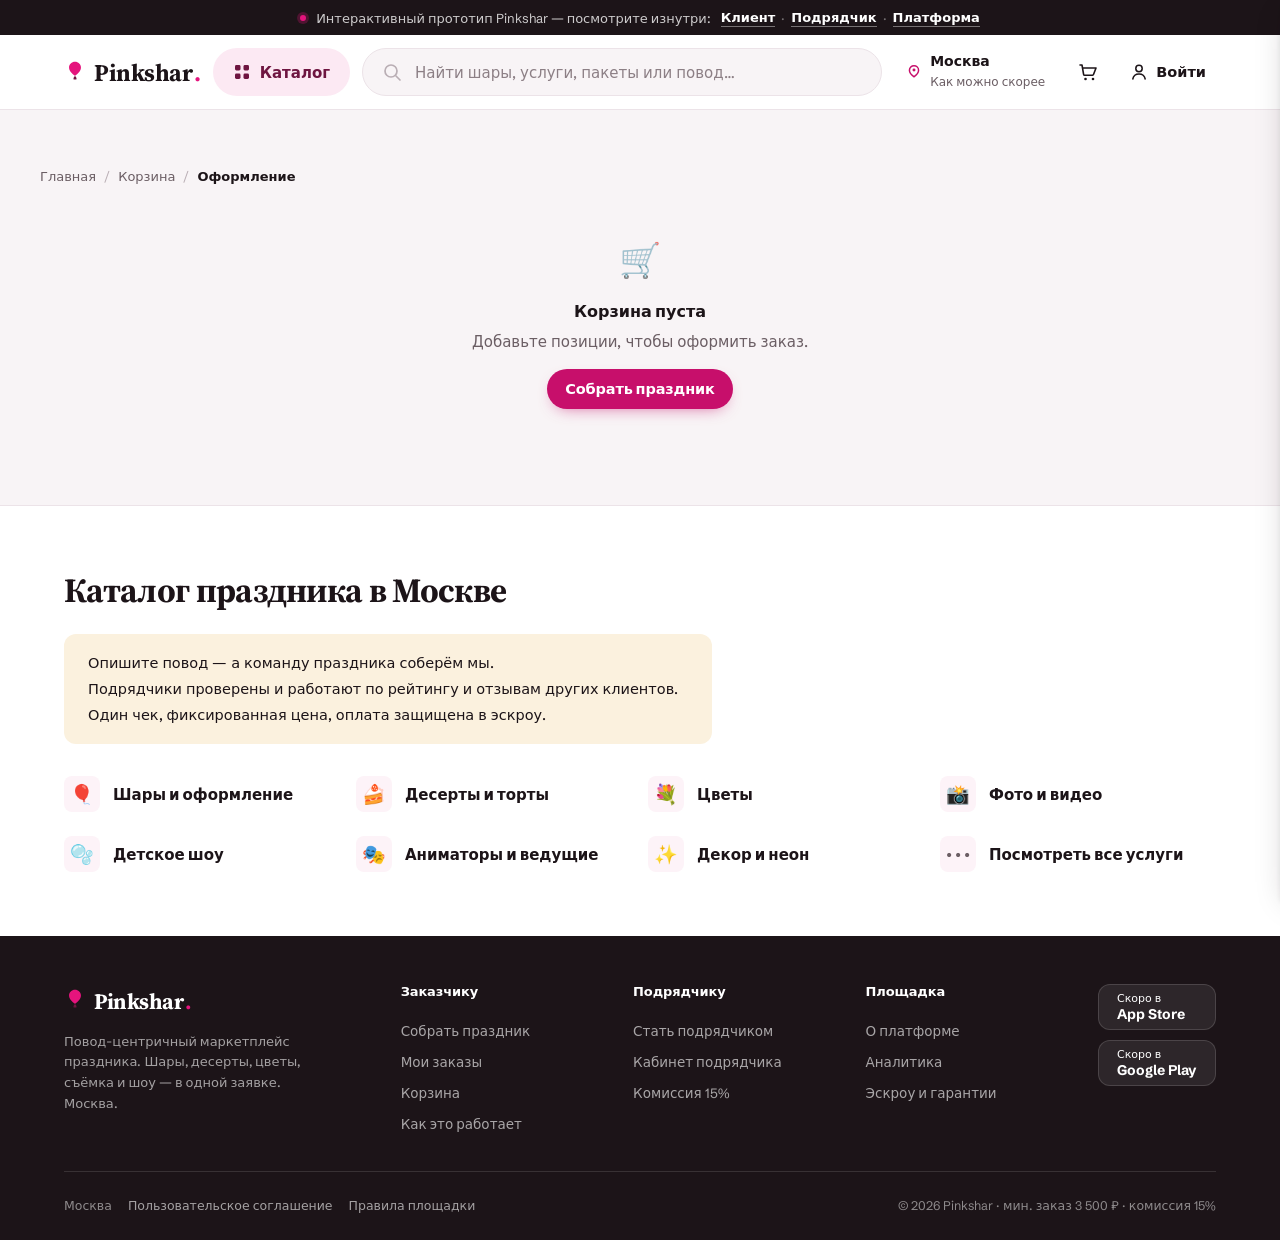
==== commit 05470ba2: "Главная: hero как Kwork, услуги как Яндекс.Услуги, шапка/каталог как Flowwow, подвал как Яндекс.Услу" ====
--- a/checkout.html
+++ b/checkout.html
@@ -7,7 +7,7 @@
   <meta name="description" content="Оформление заказа Pinkshar: контакт, адрес, дата и слот, открытка, оплата СБП или картой. Деньги замораживаются в эскроу до выполнения.">
   <link rel="preconnect" href="https://fonts.googleapis.com">
   <link rel="preconnect" href="https://fonts.gstatic.com" crossorigin>
-  <link rel="stylesheet" href="assets/app.css?v=8">
+  <link rel="stylesheet" href="assets/app.css?v=9">
 </head>
 <body>
   <div data-mkt-header></div>
@@ -19,8 +19,8 @@
 
   <footer data-mkt-footer></footer>
 
-  <script src="assets/data.js?v=8"></script>
-  <script src="assets/shell.js?v=8"></script>
+  <script src="assets/data.js?v=9"></script>
+  <script src="assets/shell.js?v=9"></script>
   <script>
   /* ============================================================
      ЧЕКАУТ — контакт+адрес/район+точка(плейсхолдер карты), дата+слот,
--- a/assets/app.css
+++ b/assets/app.css
@@ -1392,3 +1392,205 @@
   .cart-line{flex-wrap:wrap}
   .offer__portfolio{flex-wrap:wrap}
 }
+
+/* ============================================================
+   ████ REDESIGN v9 — Flowwow header · Kwork hero · Яндекс-секции/футер ████
+   Аддитивно поверх .mkt-* системы. Бренд-палитра сохранена.
+   ============================================================ */
+
+/* ---------- HEADER (Flowwow): Каталог · большой поиск · гео ---------- */
+/* сплошная белая шапка (без backdrop-blur — иначе каталог-панель просвечивает) */
+.mkt-header--fw{background:var(--card);backdrop-filter:none;-webkit-backdrop-filter:none}
+.mkt-header--fw .mkt-header__inner{gap:var(--s-3);height:74px}
+.hdr-cat{display:inline-flex;align-items:center;gap:9px;height:48px;padding:0 20px;flex:none;
+  border-radius:var(--r-pill);background:var(--pink-soft);color:var(--plum);
+  font-weight:700;font-size:15px;transition:background .15s ease,color .15s ease}
+.hdr-cat:hover{background:#f9dcec}
+.mkt-header--fw.cat-open .hdr-cat{background:var(--pink-strong);color:#fff}
+.hdr-search{flex:1;min-width:0;display:flex;align-items:center;gap:11px;height:48px;padding:0 20px;
+  background:var(--bg);border:1.5px solid var(--line);border-radius:var(--r-pill);color:var(--faint);
+  transition:border-color .15s ease,background .15s ease}
+.hdr-search:focus-within{border-color:var(--pink);background:var(--card);box-shadow:0 0 0 3px var(--pink-soft)}
+.hdr-search input{flex:1;min-width:0;border:0;outline:0;background:none;font-size:15px;color:var(--ink)}
+.hdr-search input::placeholder{color:var(--placeholder)}
+.hdr-geo{display:inline-flex;align-items:center;gap:8px;flex:none;padding:6px 12px;border-radius:var(--r-md);
+  color:var(--ink);transition:background .15s ease}
+.hdr-geo:hover{background:var(--pink-ghost)}
+.hdr-geo > svg{color:var(--pink-strong);flex:none}
+.hdr-geo b{font-weight:700;font-size:14px;display:block;line-height:1.15}
+.hdr-geo i{font-style:normal;font-size:12px;color:var(--muted);line-height:1.1}
+.hdr-login{display:inline-flex;align-items:center;gap:7px;font-weight:600;font-size:14.5px;color:var(--ink);
+  padding:8px 10px;border-radius:var(--r-md);flex:none}
+.hdr-login:hover{color:var(--pink-strong);background:var(--pink-ghost)}
+.hdr-login svg{flex:none}
+
+/* ---------- CATALOG PANEL (Flowwow mega) ---------- */
+.catalog{position:absolute;left:0;right:0;top:100%;z-index:54;
+  background:var(--card);border-top:1px solid var(--line);border-bottom:1px solid var(--line);
+  box-shadow:var(--sh-pop);opacity:0;visibility:hidden;transform:translateY(-8px);
+  transition:opacity .18s ease,transform .18s ease,visibility .18s ease}
+.catalog.open{opacity:1;visibility:visible;transform:none}
+.catalog__inner{max-width:var(--maxw);margin:0 auto;padding:var(--s-4) var(--s-5) var(--s-5);
+  display:grid;grid-template-columns:280px 1fr 290px;gap:var(--s-4);min-height:360px;align-items:start}
+.catalog__cats{display:flex;flex-direction:column;gap:2px;border-right:1px solid var(--line);
+  padding-right:var(--s-3)}
+.catalog__cat{display:flex;align-items:center;gap:11px;padding:10px 12px;border-radius:var(--r-md);
+  font-weight:600;font-size:14.5px;color:var(--ink);text-align:left;cursor:pointer;width:100%}
+.catalog__cat .e{font-size:18px;flex:none;width:20px;text-align:center}
+.catalog__cat .chev{margin-left:auto;color:var(--faint);font-size:18px;line-height:1}
+.catalog__cat:hover,.catalog__cat.is-on{background:var(--pink-ghost);color:var(--plum)}
+.catalog__cat:first-child.is-on,.catalog__cat:first-child:hover{background:var(--pink-soft)}
+.catalog__subs{padding:6px var(--s-5)}
+.catalog__subgroup{display:none}
+.catalog__subgroup.is-on{display:block}
+.catalog__subhead{font-family:var(--font-display);font-weight:700;font-size:18px;margin-bottom:var(--s-4)}
+.catalog__sublist{columns:2;column-gap:var(--s-6)}
+.catalog__sublist a{display:block;padding:7px 0;font-size:14px;color:var(--muted);break-inside:avoid}
+.catalog__sublist a:hover{color:var(--pink-strong)}
+.catalog__suball{display:inline-block;margin-top:var(--s-3);font-weight:600;color:var(--pink-strong);font-size:13.5px}
+.catalog__suball:hover{text-decoration:underline;text-underline-offset:3px}
+.catalog__promo{display:flex;flex-direction:column;gap:var(--s-3);min-height:100%;
+  border-left:1px solid var(--line);padding-left:var(--s-4)}
+.catalog__promo-cap{font-family:var(--font-mono);font-size:11.5px;font-weight:600;letter-spacing:.04em;
+  text-transform:uppercase;color:var(--muted)}
+.catalog__occ{display:flex;flex-wrap:wrap;gap:6px}
+.catalog__occ a{display:inline-flex;align-items:center;gap:5px;padding:7px 12px;border-radius:var(--r-pill);
+  background:var(--pink-ghost);font-size:13px;font-weight:600;color:var(--plum)}
+.catalog__occ a:hover{background:var(--pink-soft)}
+.catalog__card{position:relative;overflow:hidden;border-radius:var(--r-md);padding:var(--s-4);
+  background:linear-gradient(150deg,var(--pink-strong),var(--plum));color:#fff;margin-top:auto;
+  transition:transform .15s ease,box-shadow .15s ease}
+.catalog__card:hover{transform:translateY(-2px);box-shadow:var(--sh-pop)}
+.catalog__card h5{font-family:var(--font-display);font-size:17px;font-weight:700;margin:0 0 5px}
+.catalog__card p{font-size:12.5px;color:rgba(255,255,255,.85);margin:0;line-height:1.45}
+
+/* ---------- HERO (Kwork): центрированный поиск + рубрики ---------- */
+.khero{position:relative;overflow:hidden;text-align:center;
+  background:
+    radial-gradient(120% 120% at 50% -30%, var(--pink-soft) 0%, transparent 55%),
+    linear-gradient(180deg, var(--pink-ghost) 0%, var(--bg) 100%);
+  border-bottom:1px solid var(--line)}
+.khero__inner{max-width:860px;margin:0 auto;padding:var(--s-8) var(--s-5)}
+.khero__kicker{display:inline-flex;align-items:center;gap:7px;font-family:var(--font-mono);font-size:12.5px;
+  font-weight:600;letter-spacing:.03em;color:var(--pink-strong);background:var(--card);border:1px solid var(--line);
+  padding:6px 14px;border-radius:var(--r-pill);margin-bottom:var(--s-5);box-shadow:var(--sh-card)}
+.khero__title{font-family:var(--font-display);font-weight:700;font-size:clamp(34px,5.2vw,58px);
+  line-height:1.04;letter-spacing:-.025em;margin:0 0 var(--s-4)}
+.khero__title em{font-style:italic;color:var(--pink-strong)}
+.khero__sub{font-size:clamp(17px,2.1vw,22px);color:var(--muted);margin:0 auto var(--s-6);max-width:44ch;line-height:1.45}
+.khero__search{display:flex;gap:8px;background:var(--card);border:1.5px solid var(--line);border-radius:var(--r-pill);
+  padding:7px 7px 7px 22px;box-shadow:var(--sh-pop);max-width:680px;margin:0 auto var(--s-4)}
+.khero__search:focus-within{border-color:var(--pink)}
+.khero__search-field{display:flex;align-items:center;gap:12px;flex:1;min-width:0;color:var(--faint)}
+.khero__search input{flex:1;min-width:0;border:0;outline:0;background:none;font-size:16px;color:var(--ink)}
+.khero__search input::placeholder{color:var(--placeholder)}
+.khero__search .btn{height:50px;padding:0 32px;font-size:16px;flex:none}
+.khero__hint{font-size:13.5px;color:var(--muted)}
+.khero__hint b{color:var(--ink);font-weight:600}
+.khero__hint a{color:var(--plum);font-weight:600}
+.khero__hint a:hover{color:var(--pink-strong)}
+
+/* ---------- ПОПУЛЯРНЫЕ РУБРИКИ (Kwork cards) ---------- */
+.rubrics{display:grid;grid-template-columns:repeat(4,1fr);gap:var(--s-4)}
+.rubric{display:flex;flex-direction:column;gap:var(--s-3);min-height:196px;background:var(--card);
+  border:1px solid var(--line);border-radius:var(--r-lg);padding:var(--s-5);box-shadow:var(--sh-card);
+  transition:transform .15s ease,box-shadow .15s ease}
+.rubric:hover{transform:translateY(-4px);box-shadow:var(--sh-pop)}
+.rubric__emoji{width:62px;height:62px;border-radius:var(--r-md);display:flex;align-items:center;justify-content:center;
+  font-size:32px;background:linear-gradient(150deg,var(--pink-soft),var(--pink-ghost))}
+.rubric__name{font-weight:700;font-size:17px;line-height:1.2;margin-top:auto}
+.rubric__from{font-family:var(--font-mono);font-size:12.5px;color:var(--plum)}
+
+/* ---------- ЯНДЕКС-СТИЛЬ: круги-категории + крупные карточки ---------- */
+.ya-circles{display:flex;gap:var(--s-4);overflow-x:auto;padding-bottom:var(--s-3);margin-bottom:var(--s-6);
+  scrollbar-width:none}
+.ya-circles::-webkit-scrollbar{display:none}
+.ya-circle{flex:none;width:96px;display:flex;flex-direction:column;align-items:center;gap:10px;text-align:center}
+.ya-circle__img{width:84px;height:84px;border-radius:50%;overflow:hidden;flex:none;
+  background:linear-gradient(150deg,var(--pink-soft),var(--pink-ghost));box-shadow:var(--sh-card);
+  transition:transform .15s ease;display:flex;align-items:center;justify-content:center;font-size:34px}
+.ya-circle__img img{width:100%;height:100%;object-fit:cover}
+.ya-circle:hover .ya-circle__img{transform:scale(1.06)}
+.ya-circle__lbl{font-size:12.5px;font-weight:600;color:var(--ink);line-height:1.2}
+.ya-cards{display:grid;grid-template-columns:repeat(3,1fr);gap:var(--s-4)}
+.ya-card{position:relative;overflow:hidden;display:flex;flex-direction:column;min-height:208px;
+  background:var(--card);border:1px solid var(--line);border-radius:var(--r-lg);padding:var(--s-5);
+  box-shadow:var(--sh-card);transition:transform .15s ease,box-shadow .15s ease}
+.ya-card:hover{transform:translateY(-3px);box-shadow:var(--sh-pop)}
+.ya-card__name{font-family:var(--font-display);font-weight:700;font-size:22px;line-height:1.08;letter-spacing:-.01em;
+  position:relative;z-index:2;max-width:62%}
+.ya-card__from{font-family:var(--font-mono);font-size:12.5px;color:var(--plum);margin-top:7px;position:relative;z-index:2}
+.ya-card__img{position:absolute;right:14px;bottom:14px;width:46%;max-width:160px;aspect-ratio:1/1;
+  border-radius:var(--r-lg);overflow:hidden;box-shadow:var(--sh-card);
+  background:linear-gradient(150deg,var(--pink-soft),var(--pink-ghost))}
+.ya-card__img img{width:100%;height:100%;object-fit:cover;transition:transform .5s cubic-bezier(.22,.61,.36,1)}
+.ya-card:hover .ya-card__img img{transform:scale(1.05)}
+.ya-card--xl{grid-column:span 2;min-height:236px}
+.ya-card--xl .ya-card__name{font-size:26px;max-width:55%}
+.ya-card--xl .ya-card__img{width:38%;max-width:220px}
+
+/* ---------- FOOTER (Яндекс.Услуги): светлый каталог + тёмный подвал ---------- */
+[data-mkt-footer]{background:transparent;border-top:0;padding:0}
+.ycat{background:var(--card);border-top:1px solid var(--line)}
+.ycat__inner{max-width:var(--maxw);margin:0 auto;padding:var(--s-8) var(--s-5)}
+.ycat__title{font-family:var(--font-display);font-weight:700;font-size:clamp(24px,3vw,34px);
+  letter-spacing:-.02em;margin:0 0 var(--s-5)}
+.ycat__note{background:var(--amber-soft);border-radius:var(--r-md);padding:var(--s-4) var(--s-5);
+  font-size:14.5px;line-height:1.8;color:var(--ink);margin-bottom:var(--s-6);max-width:72ch}
+.ycat__grid{display:grid;grid-template-columns:repeat(4,1fr);gap:var(--s-5) var(--s-4)}
+.ycat__item{display:flex;align-items:center;gap:13px;font-size:15px;font-weight:600;color:var(--ink)}
+.ycat__item .e{width:36px;height:36px;border-radius:var(--r-sm);display:flex;align-items:center;justify-content:center;
+  font-size:19px;background:var(--pink-ghost);flex:none}
+.ycat__item:hover{color:var(--pink-strong)}
+.ycat__item--all .e{font-size:13px;letter-spacing:1px;color:var(--muted)}
+.dfoot{background:var(--ink);color:#fff}
+.dfoot__inner{max-width:var(--maxw);margin:0 auto;padding:var(--s-7) var(--s-5) var(--s-5)}
+.dfoot__cols{display:grid;grid-template-columns:1.5fr 1fr 1fr 1fr auto;gap:var(--s-5);
+  padding-bottom:var(--s-6);border-bottom:1px solid rgba(255,255,255,.12)}
+.dfoot__brand .mkt-logo{color:#fff;font-size:22px;margin-bottom:var(--s-3)}
+.dfoot__brand .mkt-logo .dot{color:var(--pink)}
+.dfoot__brand p{color:rgba(255,255,255,.6);font-size:13px;line-height:1.6;max-width:30ch;margin:0}
+.dfoot__col h4{font-size:13px;font-weight:700;margin-bottom:var(--s-4);color:#fff}
+.dfoot__col a{display:block;padding:5px 0;color:rgba(255,255,255,.62);font-size:13.5px;transition:color .14s ease}
+.dfoot__col a:hover{color:#fff}
+.dfoot__apps{display:flex;flex-direction:column;gap:10px}
+.dfoot__app{display:inline-flex;align-items:center;height:46px;padding:0 18px;border-radius:var(--r-md);
+  background:rgba(255,255,255,.08);border:1px solid rgba(255,255,255,.14);color:#fff;font-size:11px;
+  line-height:1.25;white-space:nowrap;transition:background .14s ease}
+.dfoot__app:hover{background:rgba(255,255,255,.15)}
+.dfoot__app b{font-size:14px;font-weight:700}
+.dfoot__legal{display:flex;align-items:center;gap:var(--s-4);flex-wrap:wrap;padding-top:var(--s-5);
+  font-size:12.5px;color:rgba(255,255,255,.5)}
+.dfoot__legal a{color:rgba(255,255,255,.6);transition:color .14s ease}
+.dfoot__legal a:hover{color:#fff}
+.dfoot__legal .sp{flex:1;min-width:20px}
+
+/* ---------- RESPONSIVE (redesign) ---------- */
+@media (max-width:1000px){
+  .rubrics{grid-template-columns:repeat(2,1fr)}
+  .ya-cards{grid-template-columns:1fr 1fr}
+  .ya-card--xl{grid-column:span 2}
+  .ycat__grid{grid-template-columns:repeat(2,1fr)}
+  .dfoot__cols{grid-template-columns:1fr 1fr;row-gap:var(--s-6)}
+  .dfoot__apps{flex-direction:row}
+  .catalog__inner{grid-template-columns:240px 1fr}
+  .catalog__promo{display:none}
+}
+@media (max-width:860px){
+  .mkt-header--fw .hdr-geo,.mkt-header--fw .hdr-login span{display:none}
+  .mkt-header--fw .hdr-cat__txt{display:none}
+  .mkt-header--fw .hdr-cat{padding:0 14px}
+  .mkt-burger{display:inline-flex}
+}
+@media (max-width:640px){
+  .mkt-header--fw .hdr-search,.mkt-header--fw .hdr-login{display:none}
+  .rubrics,.ya-cards,.ycat__grid{grid-template-columns:1fr}
+  .ya-card--xl{grid-column:auto}
+  .khero__search{flex-direction:column;border-radius:var(--r-lg);padding:14px}
+  .khero__search-field{padding:4px 8px}
+  .khero__search .btn{width:100%}
+  .catalog__inner{grid-template-columns:1fr}
+  .catalog__cats{border-right:0;border-bottom:1px solid var(--line);padding-right:0;padding-bottom:var(--s-3)}
+  .catalog__sublist{columns:1}
+  .dfoot__cols{grid-template-columns:1fr 1fr}
+}
